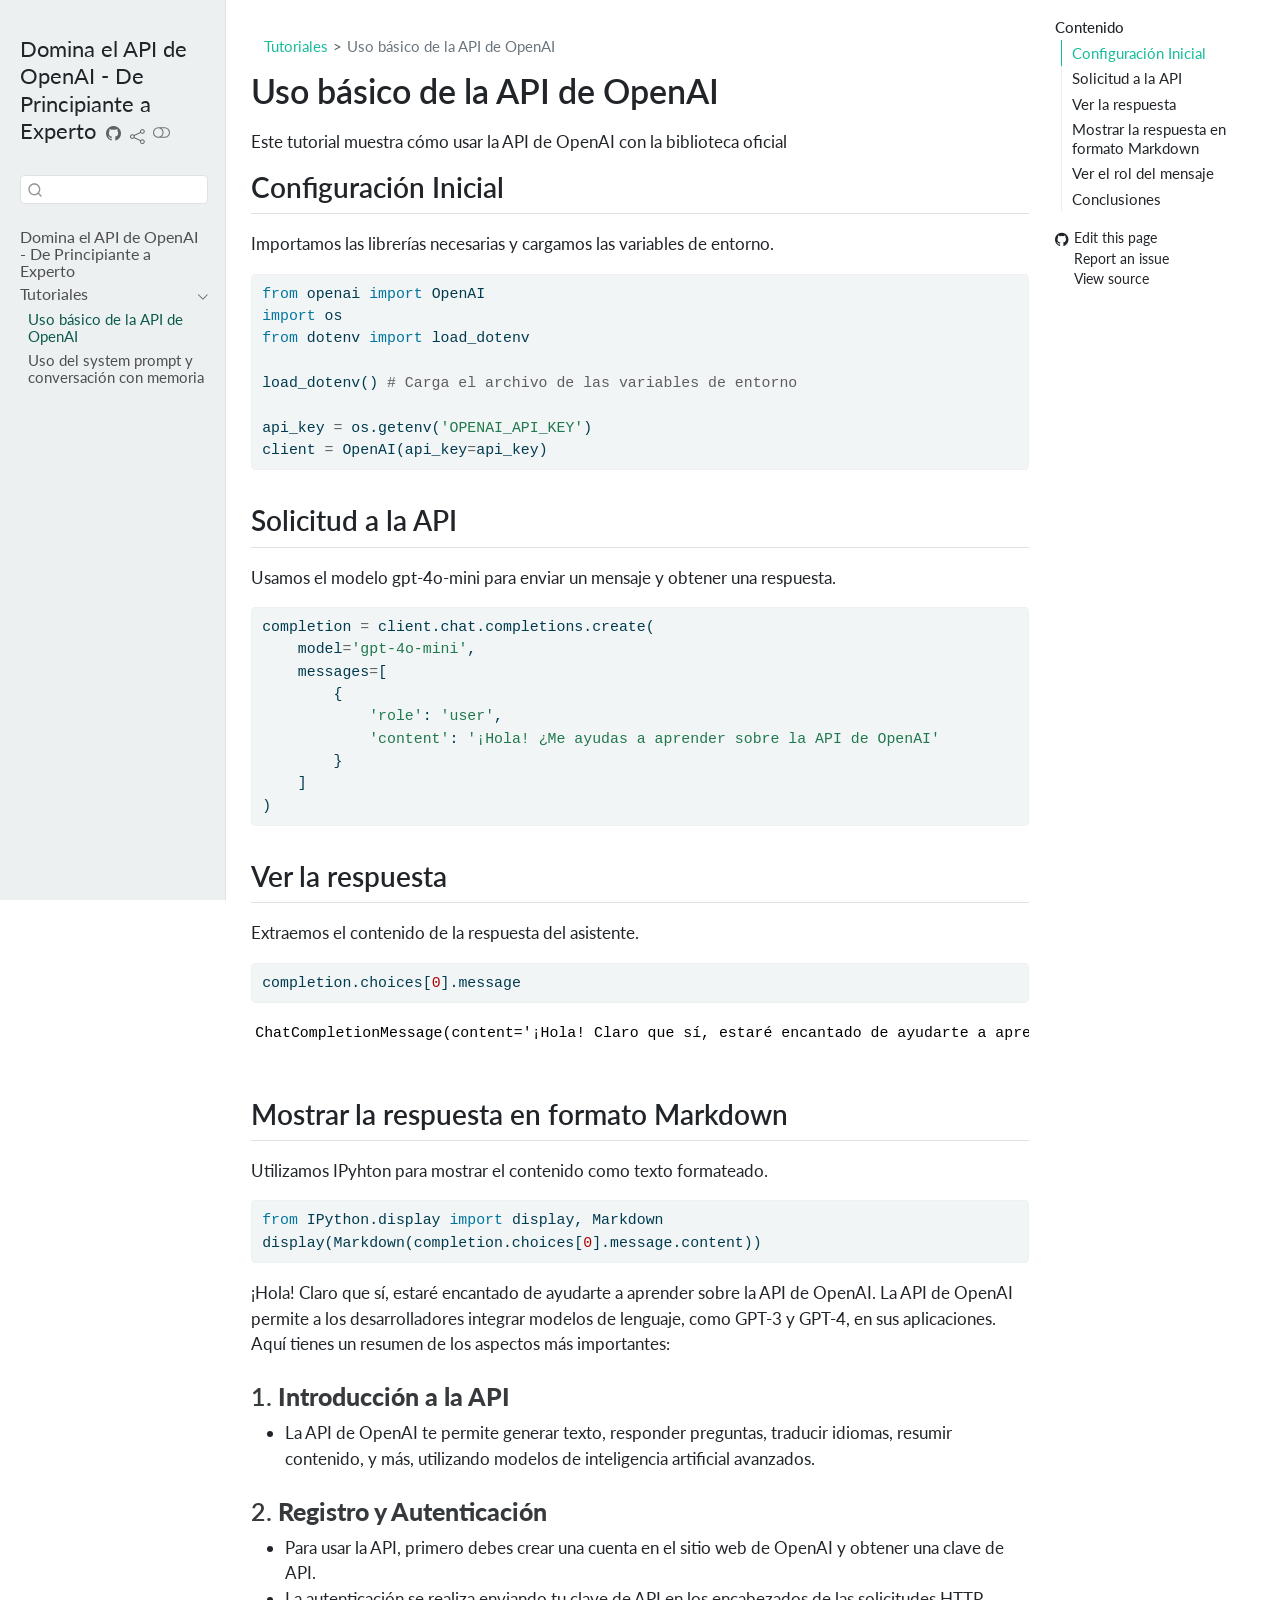
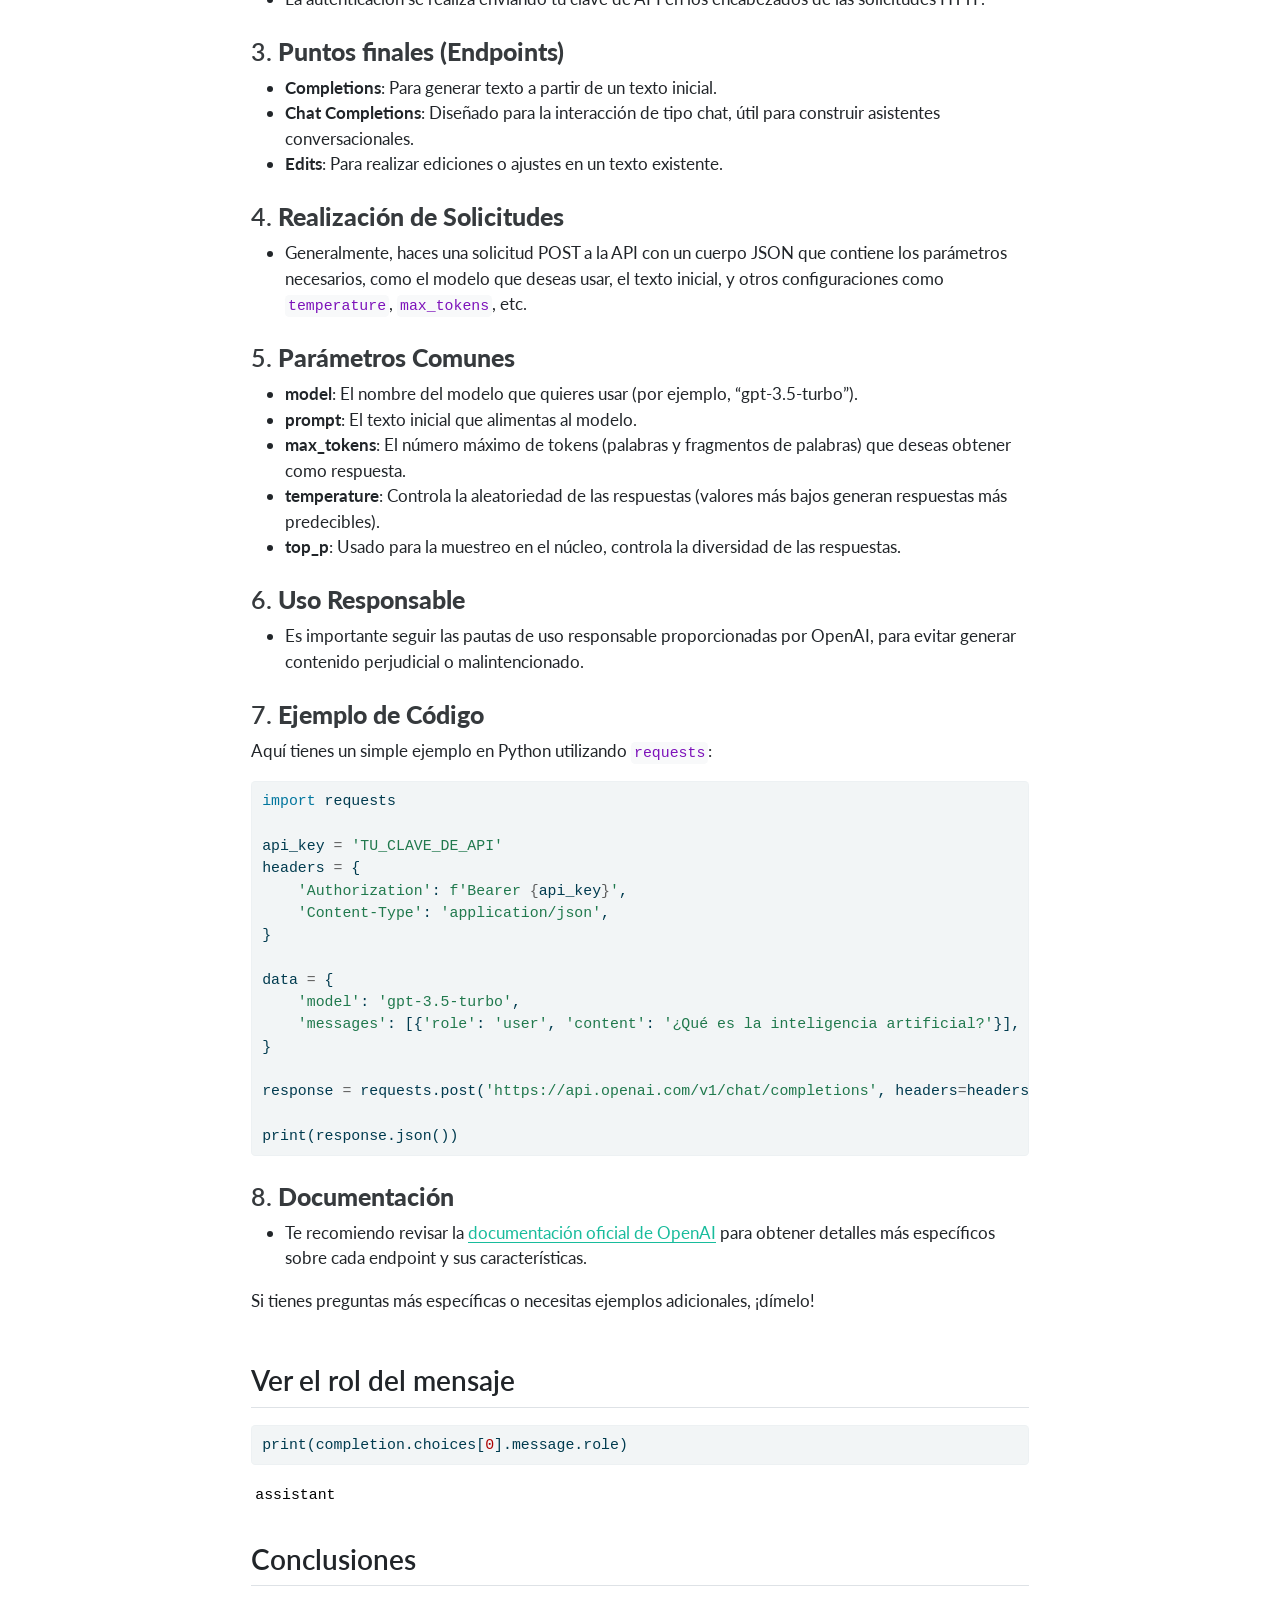
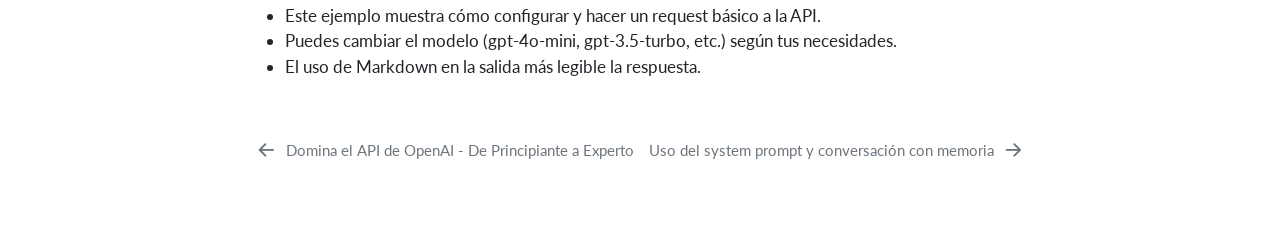
==== docs/01_Openai_api.html @ 4aae13ee "add quarto mini" ====
<!DOCTYPE html>
<html xmlns="http://www.w3.org/1999/xhtml" lang="en" xml:lang="en"><head>

<meta charset="utf-8">
<meta name="generator" content="quarto-1.6.42">

<meta name="viewport" content="width=device-width, initial-scale=1.0, user-scalable=yes">


<title>Uso básico de la API de OpenAI – Domina el API de OpenAI - De Principiante a Experto</title>
<style>
code{white-space: pre-wrap;}
span.smallcaps{font-variant: small-caps;}
div.columns{display: flex; gap: min(4vw, 1.5em);}
div.column{flex: auto; overflow-x: auto;}
div.hanging-indent{margin-left: 1.5em; text-indent: -1.5em;}
ul.task-list{list-style: none;}
ul.task-list li input[type="checkbox"] {
  width: 0.8em;
  margin: 0 0.8em 0.2em -1em; /* quarto-specific, see https://github.com/quarto-dev/quarto-cli/issues/4556 */ 
  vertical-align: middle;
}
/* CSS for syntax highlighting */
pre > code.sourceCode { white-space: pre; position: relative; }
pre > code.sourceCode > span { line-height: 1.25; }
pre > code.sourceCode > span:empty { height: 1.2em; }
.sourceCode { overflow: visible; }
code.sourceCode > span { color: inherit; text-decoration: inherit; }
div.sourceCode { margin: 1em 0; }
pre.sourceCode { margin: 0; }
@media screen {
div.sourceCode { overflow: auto; }
}
@media print {
pre > code.sourceCode { white-space: pre-wrap; }
pre > code.sourceCode > span { display: inline-block; text-indent: -5em; padding-left: 5em; }
}
pre.numberSource code
  { counter-reset: source-line 0; }
pre.numberSource code > span
  { position: relative; left: -4em; counter-increment: source-line; }
pre.numberSource code > span > a:first-child::before
  { content: counter(source-line);
    position: relative; left: -1em; text-align: right; vertical-align: baseline;
    border: none; display: inline-block;
    -webkit-touch-callout: none; -webkit-user-select: none;
    -khtml-user-select: none; -moz-user-select: none;
    -ms-user-select: none; user-select: none;
    padding: 0 4px; width: 4em;
  }
pre.numberSource { margin-left: 3em;  padding-left: 4px; }
div.sourceCode
  {   }
@media screen {
pre > code.sourceCode > span > a:first-child::before { text-decoration: underline; }
}
</style>


<script src="site_libs/quarto-nav/quarto-nav.js"></script>
<script src="site_libs/quarto-nav/headroom.min.js"></script>
<script src="site_libs/clipboard/clipboard.min.js"></script>
<script src="site_libs/quarto-search/autocomplete.umd.js"></script>
<script src="site_libs/quarto-search/fuse.min.js"></script>
<script src="site_libs/quarto-search/quarto-search.js"></script>
<meta name="quarto:offset" content="./">
<link href="./02_Openai_api.html" rel="next">
<link href="./index.html" rel="prev">
<script src="site_libs/quarto-html/quarto.js"></script>
<script src="site_libs/quarto-html/popper.min.js"></script>
<script src="site_libs/quarto-html/tippy.umd.min.js"></script>
<script src="site_libs/quarto-html/anchor.min.js"></script>
<link href="site_libs/quarto-html/tippy.css" rel="stylesheet">
<link href="site_libs/quarto-html/quarto-syntax-highlighting-2f5df379a58b258e96c21c0638c20c03.css" rel="stylesheet" class="quarto-color-scheme" id="quarto-text-highlighting-styles">
<link href="site_libs/quarto-html/quarto-syntax-highlighting-dark-b53751a350365c71b6c909e95f209ed1.css" rel="prefetch" class="quarto-color-scheme quarto-color-alternate" id="quarto-text-highlighting-styles">
<script src="site_libs/bootstrap/bootstrap.min.js"></script>
<link href="site_libs/bootstrap/bootstrap-icons.css" rel="stylesheet">
<link href="site_libs/bootstrap/bootstrap-e07a497d871304ea403e457f0ae3ca93.min.css" rel="stylesheet" append-hash="true" class="quarto-color-scheme" id="quarto-bootstrap" data-mode="light">
<link href="site_libs/bootstrap/bootstrap-dark-faa9c2f3f6ac00b2e637363810e2796c.min.css" rel="prefetch" append-hash="true" class="quarto-color-scheme quarto-color-alternate" id="quarto-bootstrap" data-mode="dark">
<script id="quarto-search-options" type="application/json">{
  "location": "sidebar",
  "copy-button": false,
  "collapse-after": 3,
  "panel-placement": "start",
  "type": "textbox",
  "limit": 50,
  "keyboard-shortcut": [
    "f",
    "/",
    "s"
  ],
  "show-item-context": false,
  "language": {
    "search-no-results-text": "No results",
    "search-matching-documents-text": "matching documents",
    "search-copy-link-title": "Copy link to search",
    "search-hide-matches-text": "Hide additional matches",
    "search-more-match-text": "more match in this document",
    "search-more-matches-text": "more matches in this document",
    "search-clear-button-title": "Clear",
    "search-text-placeholder": "",
    "search-detached-cancel-button-title": "Cancel",
    "search-submit-button-title": "Submit",
    "search-label": "Search"
  }
}</script>


</head>

<body class="nav-sidebar docked">

<div id="quarto-search-results"></div>
  <header id="quarto-header" class="headroom fixed-top">
  <nav class="quarto-secondary-nav">
    <div class="container-fluid d-flex">
      <button type="button" class="quarto-btn-toggle btn" data-bs-toggle="collapse" role="button" data-bs-target=".quarto-sidebar-collapse-item" aria-controls="quarto-sidebar" aria-expanded="false" aria-label="Toggle sidebar navigation" onclick="if (window.quartoToggleHeadroom) { window.quartoToggleHeadroom(); }">
        <i class="bi bi-layout-text-sidebar-reverse"></i>
      </button>
        <nav class="quarto-page-breadcrumbs" aria-label="breadcrumb"><ol class="breadcrumb"><li class="breadcrumb-item"><a href="./01_Openai_api.html">Tutoriales</a></li><li class="breadcrumb-item"><a href="./01_Openai_api.html"><span class="chapter-title">Uso básico de la API de OpenAI</span></a></li></ol></nav>
        <a class="flex-grow-1" role="navigation" data-bs-toggle="collapse" data-bs-target=".quarto-sidebar-collapse-item" aria-controls="quarto-sidebar" aria-expanded="false" aria-label="Toggle sidebar navigation" onclick="if (window.quartoToggleHeadroom) { window.quartoToggleHeadroom(); }">      
        </a>
      <button type="button" class="btn quarto-search-button" aria-label="Search" onclick="window.quartoOpenSearch();">
        <i class="bi bi-search"></i>
      </button>
    </div>
  </nav>
</header>
<!-- content -->
<div id="quarto-content" class="quarto-container page-columns page-rows-contents page-layout-article">
<!-- sidebar -->
  <nav id="quarto-sidebar" class="sidebar collapse collapse-horizontal quarto-sidebar-collapse-item sidebar-navigation docked overflow-auto">
    <div class="pt-lg-2 mt-2 text-left sidebar-header">
    <div class="sidebar-title mb-0 py-0">
      <a href="./">Domina el API de OpenAI - De Principiante a Experto</a> 
        <div class="sidebar-tools-main tools-wide">
    <a href="https://github.com/JohnReyes02/curso_openai_api" title="Source Code" class="quarto-navigation-tool px-1" aria-label="Source Code"><i class="bi bi-github"></i></a>
    <div class="dropdown">
      <a href="" title="Share" id="quarto-navigation-tool-dropdown-0" class="quarto-navigation-tool dropdown-toggle px-1" data-bs-toggle="dropdown" aria-expanded="false" role="link" aria-label="Share"><i class="bi bi-share"></i></a>
      <ul class="dropdown-menu" aria-labelledby="quarto-navigation-tool-dropdown-0">
          <li>
            <a class="dropdown-item sidebar-tools-main-item" href="https://twitter.com/intent/tweet?url=|url|">
              <i class="bi bi-twitter pe-1"></i>
            Twitter
            </a>
          </li>
          <li>
            <a class="dropdown-item sidebar-tools-main-item" href="https://www.facebook.com/sharer/sharer.php?u=|url|">
              <i class="bi bi-facebook pe-1"></i>
            Facebook
            </a>
          </li>
          <li>
            <a class="dropdown-item sidebar-tools-main-item" href="https://www.linkedin.com/sharing/share-offsite/?url=|url|">
              <i class="bi bi-linkedin pe-1"></i>
            LinkedIn
            </a>
          </li>
      </ul>
    </div>
  <a href="" class="quarto-color-scheme-toggle quarto-navigation-tool  px-1" onclick="window.quartoToggleColorScheme(); return false;" title="Toggle dark mode"><i class="bi"></i></a>
</div>
    </div>
      </div>
        <div class="mt-2 flex-shrink-0 align-items-center">
        <div class="sidebar-search">
        <div id="quarto-search" class="" title="Search"></div>
        </div>
        </div>
    <div class="sidebar-menu-container"> 
    <ul class="list-unstyled mt-1">
        <li class="sidebar-item">
  <div class="sidebar-item-container"> 
  <a href="./index.html" class="sidebar-item-text sidebar-link"><span class="chapter-title">Domina el API de OpenAI - De Principiante a Experto</span></a>
  </div>
</li>
        <li class="sidebar-item sidebar-item-section">
      <div class="sidebar-item-container"> 
            <a class="sidebar-item-text sidebar-link text-start" data-bs-toggle="collapse" data-bs-target="#quarto-sidebar-section-1" role="navigation" aria-expanded="true">
 <span class="menu-text">Tutoriales</span></a>
          <a class="sidebar-item-toggle text-start" data-bs-toggle="collapse" data-bs-target="#quarto-sidebar-section-1" role="navigation" aria-expanded="true" aria-label="Toggle section">
            <i class="bi bi-chevron-right ms-2"></i>
          </a> 
      </div>
      <ul id="quarto-sidebar-section-1" class="collapse list-unstyled sidebar-section depth1 show">  
          <li class="sidebar-item">
  <div class="sidebar-item-container"> 
  <a href="./01_Openai_api.html" class="sidebar-item-text sidebar-link active"><span class="chapter-title">Uso básico de la API de OpenAI</span></a>
  </div>
</li>
          <li class="sidebar-item">
  <div class="sidebar-item-container"> 
  <a href="./02_Openai_api.html" class="sidebar-item-text sidebar-link"><span class="chapter-title">Uso del system prompt y conversación con memoria</span></a>
  </div>
</li>
      </ul>
  </li>
    </ul>
    </div>
</nav>
<div id="quarto-sidebar-glass" class="quarto-sidebar-collapse-item" data-bs-toggle="collapse" data-bs-target=".quarto-sidebar-collapse-item"></div>
<!-- margin-sidebar -->
    <div id="quarto-margin-sidebar" class="sidebar margin-sidebar">
        <nav id="TOC" role="doc-toc" class="toc-active">
    <h2 id="toc-title">Contenido</h2>
   
  <ul>
  <li><a href="#configuración-inicial" id="toc-configuración-inicial" class="nav-link active" data-scroll-target="#configuración-inicial">Configuración Inicial</a></li>
  <li><a href="#solicitud-a-la-api" id="toc-solicitud-a-la-api" class="nav-link" data-scroll-target="#solicitud-a-la-api">Solicitud a la API</a></li>
  <li><a href="#ver-la-respuesta" id="toc-ver-la-respuesta" class="nav-link" data-scroll-target="#ver-la-respuesta">Ver la respuesta</a></li>
  <li><a href="#mostrar-la-respuesta-en-formato-markdown" id="toc-mostrar-la-respuesta-en-formato-markdown" class="nav-link" data-scroll-target="#mostrar-la-respuesta-en-formato-markdown">Mostrar la respuesta en formato Markdown</a></li>
  <li><a href="#ver-el-rol-del-mensaje" id="toc-ver-el-rol-del-mensaje" class="nav-link" data-scroll-target="#ver-el-rol-del-mensaje">Ver el rol del mensaje</a></li>
  <li><a href="#conclusiones" id="toc-conclusiones" class="nav-link" data-scroll-target="#conclusiones">Conclusiones</a></li>
  </ul>
<div class="toc-actions"><ul><li><a href="https://github.com/JohnReyes02/curso_openai_api/edit/main/01_Openai_api.qmd" class="toc-action"><i class="bi bi-github"></i>Edit this page</a></li><li><a href="https://github.com/JohnReyes02/curso_openai_api/issues/new" class="toc-action"><i class="bi empty"></i>Report an issue</a></li><li><a href="https://github.com/JohnReyes02/curso_openai_api/blob/main/01_Openai_api.qmd" class="toc-action"><i class="bi empty"></i>View source</a></li></ul></div></nav>
    </div>
<!-- main -->
<main class="content" id="quarto-document-content">

<header id="title-block-header" class="quarto-title-block default"><nav class="quarto-page-breadcrumbs quarto-title-breadcrumbs d-none d-lg-block" aria-label="breadcrumb"><ol class="breadcrumb"><li class="breadcrumb-item"><a href="./01_Openai_api.html">Tutoriales</a></li><li class="breadcrumb-item"><a href="./01_Openai_api.html"><span class="chapter-title">Uso básico de la API de OpenAI</span></a></li></ol></nav>
<div class="quarto-title">
<h1 class="title"><span class="chapter-title">Uso básico de la API de OpenAI</span></h1>
</div>



<div class="quarto-title-meta">

    
  
    
  </div>
  


</header>


<p>Este tutorial muestra cómo usar la API de OpenAI con la biblioteca oficial</p>
<section id="configuración-inicial" class="level2">
<h2 class="anchored" data-anchor-id="configuración-inicial">Configuración Inicial</h2>
<p>Importamos las librerías necesarias y cargamos las variables de entorno.</p>
<div id="56ef175b" class="cell" data-execution_count="1">
<div class="sourceCode cell-code" id="cb1"><pre class="sourceCode python"><code class="sourceCode python"><span id="cb1-1"><a href="#cb1-1" aria-hidden="true" tabindex="-1"></a><span class="im">from</span> openai <span class="im">import</span> OpenAI</span>
<span id="cb1-2"><a href="#cb1-2" aria-hidden="true" tabindex="-1"></a><span class="im">import</span> os</span>
<span id="cb1-3"><a href="#cb1-3" aria-hidden="true" tabindex="-1"></a><span class="im">from</span> dotenv <span class="im">import</span> load_dotenv</span>
<span id="cb1-4"><a href="#cb1-4" aria-hidden="true" tabindex="-1"></a></span>
<span id="cb1-5"><a href="#cb1-5" aria-hidden="true" tabindex="-1"></a>load_dotenv() <span class="co"># Carga el archivo de las variables de entorno</span></span>
<span id="cb1-6"><a href="#cb1-6" aria-hidden="true" tabindex="-1"></a></span>
<span id="cb1-7"><a href="#cb1-7" aria-hidden="true" tabindex="-1"></a>api_key <span class="op">=</span> os.getenv(<span class="st">'OPENAI_API_KEY'</span>)</span>
<span id="cb1-8"><a href="#cb1-8" aria-hidden="true" tabindex="-1"></a>client <span class="op">=</span> OpenAI(api_key<span class="op">=</span>api_key)</span></code></pre></div>
</div>
</section>
<section id="solicitud-a-la-api" class="level2">
<h2 class="anchored" data-anchor-id="solicitud-a-la-api">Solicitud a la API</h2>
<p>Usamos el modelo gpt-4o-mini para enviar un mensaje y obtener una respuesta.</p>
<div id="539b4eeb" class="cell" data-execution_count="2">
<div class="sourceCode cell-code" id="cb2"><pre class="sourceCode python"><code class="sourceCode python"><span id="cb2-1"><a href="#cb2-1" aria-hidden="true" tabindex="-1"></a>completion <span class="op">=</span> client.chat.completions.create(</span>
<span id="cb2-2"><a href="#cb2-2" aria-hidden="true" tabindex="-1"></a>    model<span class="op">=</span><span class="st">'gpt-4o-mini'</span>,</span>
<span id="cb2-3"><a href="#cb2-3" aria-hidden="true" tabindex="-1"></a>    messages<span class="op">=</span>[</span>
<span id="cb2-4"><a href="#cb2-4" aria-hidden="true" tabindex="-1"></a>        {</span>
<span id="cb2-5"><a href="#cb2-5" aria-hidden="true" tabindex="-1"></a>            <span class="st">'role'</span>: <span class="st">'user'</span>,</span>
<span id="cb2-6"><a href="#cb2-6" aria-hidden="true" tabindex="-1"></a>            <span class="st">'content'</span>: <span class="st">'¡Hola! ¿Me ayudas a aprender sobre la API de OpenAI'</span></span>
<span id="cb2-7"><a href="#cb2-7" aria-hidden="true" tabindex="-1"></a>        }</span>
<span id="cb2-8"><a href="#cb2-8" aria-hidden="true" tabindex="-1"></a>    ]</span>
<span id="cb2-9"><a href="#cb2-9" aria-hidden="true" tabindex="-1"></a>)</span></code></pre></div>
</div>
</section>
<section id="ver-la-respuesta" class="level2">
<h2 class="anchored" data-anchor-id="ver-la-respuesta">Ver la respuesta</h2>
<p>Extraemos el contenido de la respuesta del asistente.</p>
<div id="542e456f" class="cell" data-execution_count="3">
<div class="sourceCode cell-code" id="cb3"><pre class="sourceCode python"><code class="sourceCode python"><span id="cb3-1"><a href="#cb3-1" aria-hidden="true" tabindex="-1"></a>completion.choices[<span class="dv">0</span>].message</span></code></pre></div>
<div class="cell-output cell-output-display" data-execution_count="3">
<pre><code>ChatCompletionMessage(content='¡Hola! Claro que sí, estaré encantado de ayudarte a aprender sobre la API de OpenAI. La API de OpenAI permite a los desarrolladores integrar modelos de lenguaje, como GPT-3 y GPT-4, en sus aplicaciones. Aquí tienes un resumen de los aspectos más importantes:\n\n### 1. **Introducción a la API**\n   - La API de OpenAI te permite generar texto, responder preguntas, traducir idiomas, resumir contenido, y más, utilizando modelos de inteligencia artificial avanzados.\n\n### 2. **Registro y Autenticación**\n   - Para usar la API, primero debes crear una cuenta en el sitio web de OpenAI y obtener una clave de API.\n   - La autenticación se realiza enviando tu clave de API en los encabezados de las solicitudes HTTP.\n\n### 3. **Puntos finales (Endpoints)**\n   - **Completions**: Para generar texto a partir de un texto inicial.\n   - **Chat Completions**: Diseñado para la interacción de tipo chat, útil para construir asistentes conversacionales.\n   - **Edits**: Para realizar ediciones o ajustes en un texto existente.\n\n### 4. **Realización de Solicitudes**\n   - Generalmente, haces una solicitud POST a la API con un cuerpo JSON que contiene los parámetros necesarios, como el modelo que deseas usar, el texto inicial, y otros configuraciones como `temperature`, `max_tokens`, etc.\n\n### 5. **Parámetros Comunes**\n   - **model**: El nombre del modelo que quieres usar (por ejemplo, "gpt-3.5-turbo").\n   - **prompt**: El texto inicial que alimentas al modelo.\n   - **max_tokens**: El número máximo de tokens (palabras y fragmentos de palabras) que deseas obtener como respuesta.\n   - **temperature**: Controla la aleatoriedad de las respuestas (valores más bajos generan respuestas más predecibles).\n   - **top_p**: Usado para la muestreo en el núcleo, controla la diversidad de las respuestas.\n\n### 6. **Uso Responsable**\n   - Es importante seguir las pautas de uso responsable proporcionadas por OpenAI, para evitar generar contenido perjudicial o malintencionado.\n\n### 7. **Ejemplo de Código**\nAquí tienes un simple ejemplo en Python utilizando `requests`:\n\n```python\nimport requests\n\napi_key = \'TU_CLAVE_DE_API\'\nheaders = {\n    \'Authorization\': f\'Bearer {api_key}\',\n    \'Content-Type\': \'application/json\',\n}\n\ndata = {\n    \'model\': \'gpt-3.5-turbo\',\n    \'messages\': [{\'role\': \'user\', \'content\': \'¿Qué es la inteligencia artificial?\'}],\n}\n\nresponse = requests.post(\'https://api.openai.com/v1/chat/completions\', headers=headers, json=data)\n\nprint(response.json())\n```\n\n### 8. **Documentación**\n   - Te recomiendo revisar la [documentación oficial de OpenAI](https://platform.openai.com/docs/) para obtener detalles más específicos sobre cada endpoint y sus características.\n\nSi tienes preguntas más específicas o necesitas ejemplos adicionales, ¡dímelo!', refusal=None, role='assistant', annotations=[], audio=None, function_call=None, tool_calls=None)</code></pre>
</div>
</div>
</section>
<section id="mostrar-la-respuesta-en-formato-markdown" class="level2">
<h2 class="anchored" data-anchor-id="mostrar-la-respuesta-en-formato-markdown">Mostrar la respuesta en formato Markdown</h2>
<p>Utilizamos IPyhton para mostrar el contenido como texto formateado.</p>
<div id="03a14dba" class="cell" data-execution_count="4">
<div class="sourceCode cell-code" id="cb5"><pre class="sourceCode python"><code class="sourceCode python"><span id="cb5-1"><a href="#cb5-1" aria-hidden="true" tabindex="-1"></a><span class="im">from</span> IPython.display <span class="im">import</span> display, Markdown</span>
<span id="cb5-2"><a href="#cb5-2" aria-hidden="true" tabindex="-1"></a>display(Markdown(completion.choices[<span class="dv">0</span>].message.content))</span></code></pre></div>
<div class="cell-output cell-output-display cell-output-markdown">
<p>¡Hola! Claro que sí, estaré encantado de ayudarte a aprender sobre la API de OpenAI. La API de OpenAI permite a los desarrolladores integrar modelos de lenguaje, como GPT-3 y GPT-4, en sus aplicaciones. Aquí tienes un resumen de los aspectos más importantes:</p>
<section id="introducción-a-la-api" class="level3">
<h3 class="anchored" data-anchor-id="introducción-a-la-api">1. <strong>Introducción a la API</strong></h3>
<ul>
<li>La API de OpenAI te permite generar texto, responder preguntas, traducir idiomas, resumir contenido, y más, utilizando modelos de inteligencia artificial avanzados.</li>
</ul>
</section>
<section id="registro-y-autenticación" class="level3">
<h3 class="anchored" data-anchor-id="registro-y-autenticación">2. <strong>Registro y Autenticación</strong></h3>
<ul>
<li>Para usar la API, primero debes crear una cuenta en el sitio web de OpenAI y obtener una clave de API.</li>
<li>La autenticación se realiza enviando tu clave de API en los encabezados de las solicitudes HTTP.</li>
</ul>
</section>
<section id="puntos-finales-endpoints" class="level3">
<h3 class="anchored" data-anchor-id="puntos-finales-endpoints">3. <strong>Puntos finales (Endpoints)</strong></h3>
<ul>
<li><strong>Completions</strong>: Para generar texto a partir de un texto inicial.</li>
<li><strong>Chat Completions</strong>: Diseñado para la interacción de tipo chat, útil para construir asistentes conversacionales.</li>
<li><strong>Edits</strong>: Para realizar ediciones o ajustes en un texto existente.</li>
</ul>
</section>
<section id="realización-de-solicitudes" class="level3">
<h3 class="anchored" data-anchor-id="realización-de-solicitudes">4. <strong>Realización de Solicitudes</strong></h3>
<ul>
<li>Generalmente, haces una solicitud POST a la API con un cuerpo JSON que contiene los parámetros necesarios, como el modelo que deseas usar, el texto inicial, y otros configuraciones como <code>temperature</code>, <code>max_tokens</code>, etc.</li>
</ul>
</section>
<section id="parámetros-comunes" class="level3">
<h3 class="anchored" data-anchor-id="parámetros-comunes">5. <strong>Parámetros Comunes</strong></h3>
<ul>
<li><strong>model</strong>: El nombre del modelo que quieres usar (por ejemplo, “gpt-3.5-turbo”).</li>
<li><strong>prompt</strong>: El texto inicial que alimentas al modelo.</li>
<li><strong>max_tokens</strong>: El número máximo de tokens (palabras y fragmentos de palabras) que deseas obtener como respuesta.</li>
<li><strong>temperature</strong>: Controla la aleatoriedad de las respuestas (valores más bajos generan respuestas más predecibles).</li>
<li><strong>top_p</strong>: Usado para la muestreo en el núcleo, controla la diversidad de las respuestas.</li>
</ul>
</section>
<section id="uso-responsable" class="level3">
<h3 class="anchored" data-anchor-id="uso-responsable">6. <strong>Uso Responsable</strong></h3>
<ul>
<li>Es importante seguir las pautas de uso responsable proporcionadas por OpenAI, para evitar generar contenido perjudicial o malintencionado.</li>
</ul>
</section>
<section id="ejemplo-de-código" class="level3">
<h3 class="anchored" data-anchor-id="ejemplo-de-código">7. <strong>Ejemplo de Código</strong></h3>
<p>Aquí tienes un simple ejemplo en Python utilizando <code>requests</code>:</p>
<div class="sourceCode" id="cb6"><pre class="sourceCode python"><code class="sourceCode python"><span id="cb6-1"><a href="#cb6-1" aria-hidden="true" tabindex="-1"></a><span class="im">import</span> requests</span>
<span id="cb6-2"><a href="#cb6-2" aria-hidden="true" tabindex="-1"></a></span>
<span id="cb6-3"><a href="#cb6-3" aria-hidden="true" tabindex="-1"></a>api_key <span class="op">=</span> <span class="st">'TU_CLAVE_DE_API'</span></span>
<span id="cb6-4"><a href="#cb6-4" aria-hidden="true" tabindex="-1"></a>headers <span class="op">=</span> {</span>
<span id="cb6-5"><a href="#cb6-5" aria-hidden="true" tabindex="-1"></a>    <span class="st">'Authorization'</span>: <span class="ss">f'Bearer </span><span class="sc">{</span>api_key<span class="sc">}</span><span class="ss">'</span>,</span>
<span id="cb6-6"><a href="#cb6-6" aria-hidden="true" tabindex="-1"></a>    <span class="st">'Content-Type'</span>: <span class="st">'application/json'</span>,</span>
<span id="cb6-7"><a href="#cb6-7" aria-hidden="true" tabindex="-1"></a>}</span>
<span id="cb6-8"><a href="#cb6-8" aria-hidden="true" tabindex="-1"></a></span>
<span id="cb6-9"><a href="#cb6-9" aria-hidden="true" tabindex="-1"></a>data <span class="op">=</span> {</span>
<span id="cb6-10"><a href="#cb6-10" aria-hidden="true" tabindex="-1"></a>    <span class="st">'model'</span>: <span class="st">'gpt-3.5-turbo'</span>,</span>
<span id="cb6-11"><a href="#cb6-11" aria-hidden="true" tabindex="-1"></a>    <span class="st">'messages'</span>: [{<span class="st">'role'</span>: <span class="st">'user'</span>, <span class="st">'content'</span>: <span class="st">'¿Qué es la inteligencia artificial?'</span>}],</span>
<span id="cb6-12"><a href="#cb6-12" aria-hidden="true" tabindex="-1"></a>}</span>
<span id="cb6-13"><a href="#cb6-13" aria-hidden="true" tabindex="-1"></a></span>
<span id="cb6-14"><a href="#cb6-14" aria-hidden="true" tabindex="-1"></a>response <span class="op">=</span> requests.post(<span class="st">'https://api.openai.com/v1/chat/completions'</span>, headers<span class="op">=</span>headers, json<span class="op">=</span>data)</span>
<span id="cb6-15"><a href="#cb6-15" aria-hidden="true" tabindex="-1"></a></span>
<span id="cb6-16"><a href="#cb6-16" aria-hidden="true" tabindex="-1"></a><span class="bu">print</span>(response.json())</span></code></pre></div>
</section>
<section id="documentación" class="level3">
<h3 class="anchored" data-anchor-id="documentación">8. <strong>Documentación</strong></h3>
<ul>
<li>Te recomiendo revisar la <a href="https://platform.openai.com/docs/">documentación oficial de OpenAI</a> para obtener detalles más específicos sobre cada endpoint y sus características.</li>
</ul>
<p>Si tienes preguntas más específicas o necesitas ejemplos adicionales, ¡dímelo!</p>
</section>
</div>
</div>
</section>
<section id="ver-el-rol-del-mensaje" class="level2">
<h2 class="anchored" data-anchor-id="ver-el-rol-del-mensaje">Ver el rol del mensaje</h2>
<div id="b4e0def1" class="cell" data-execution_count="5">
<div class="sourceCode cell-code" id="cb7"><pre class="sourceCode python"><code class="sourceCode python"><span id="cb7-1"><a href="#cb7-1" aria-hidden="true" tabindex="-1"></a><span class="bu">print</span>(completion.choices[<span class="dv">0</span>].message.role)</span></code></pre></div>
<div class="cell-output cell-output-stdout">
<pre><code>assistant</code></pre>
</div>
</div>
</section>
<section id="conclusiones" class="level2">
<h2 class="anchored" data-anchor-id="conclusiones">Conclusiones</h2>
<ul>
<li>Este ejemplo muestra cómo configurar y hacer un request básico a la API.</li>
<li>Puedes cambiar el modelo (gpt-4o-mini, gpt-3.5-turbo, etc.) según tus necesidades.</li>
<li>El uso de Markdown en la salida más legible la respuesta.</li>
</ul>


</section>

</main> <!-- /main -->
<script id="quarto-html-after-body" type="application/javascript">
window.document.addEventListener("DOMContentLoaded", function (event) {
  const toggleBodyColorMode = (bsSheetEl) => {
    const mode = bsSheetEl.getAttribute("data-mode");
    const bodyEl = window.document.querySelector("body");
    if (mode === "dark") {
      bodyEl.classList.add("quarto-dark");
      bodyEl.classList.remove("quarto-light");
    } else {
      bodyEl.classList.add("quarto-light");
      bodyEl.classList.remove("quarto-dark");
    }
  }
  const toggleBodyColorPrimary = () => {
    const bsSheetEl = window.document.querySelector("link#quarto-bootstrap");
    if (bsSheetEl) {
      toggleBodyColorMode(bsSheetEl);
    }
  }
  toggleBodyColorPrimary();  
  const disableStylesheet = (stylesheets) => {
    for (let i=0; i < stylesheets.length; i++) {
      const stylesheet = stylesheets[i];
      stylesheet.rel = 'prefetch';
    }
  }
  const enableStylesheet = (stylesheets) => {
    for (let i=0; i < stylesheets.length; i++) {
      const stylesheet = stylesheets[i];
      stylesheet.rel = 'stylesheet';
    }
  }
  const manageTransitions = (selector, allowTransitions) => {
    const els = window.document.querySelectorAll(selector);
    for (let i=0; i < els.length; i++) {
      const el = els[i];
      if (allowTransitions) {
        el.classList.remove('notransition');
      } else {
        el.classList.add('notransition');
      }
    }
  }
  const toggleGiscusIfUsed = (isAlternate, darkModeDefault) => {
    const baseTheme = document.querySelector('#giscus-base-theme')?.value ?? 'light';
    const alternateTheme = document.querySelector('#giscus-alt-theme')?.value ?? 'dark';
    let newTheme = '';
    if(darkModeDefault) {
      newTheme = isAlternate ? baseTheme : alternateTheme;
    } else {
      newTheme = isAlternate ? alternateTheme : baseTheme;
    }
    const changeGiscusTheme = () => {
      // From: https://github.com/giscus/giscus/issues/336
      const sendMessage = (message) => {
        const iframe = document.querySelector('iframe.giscus-frame');
        if (!iframe) return;
        iframe.contentWindow.postMessage({ giscus: message }, 'https://giscus.app');
      }
      sendMessage({
        setConfig: {
          theme: newTheme
        }
      });
    }
    const isGiscussLoaded = window.document.querySelector('iframe.giscus-frame') !== null;
    if (isGiscussLoaded) {
      changeGiscusTheme();
    }
  }
  const toggleColorMode = (alternate) => {
    // Switch the stylesheets
    const alternateStylesheets = window.document.querySelectorAll('link.quarto-color-scheme.quarto-color-alternate');
    manageTransitions('#quarto-margin-sidebar .nav-link', false);
    if (alternate) {
      enableStylesheet(alternateStylesheets);
      for (const sheetNode of alternateStylesheets) {
        if (sheetNode.id === "quarto-bootstrap") {
          toggleBodyColorMode(sheetNode);
        }
      }
    } else {
      disableStylesheet(alternateStylesheets);
      toggleBodyColorPrimary();
    }
    manageTransitions('#quarto-margin-sidebar .nav-link', true);
    // Switch the toggles
    const toggles = window.document.querySelectorAll('.quarto-color-scheme-toggle');
    for (let i=0; i < toggles.length; i++) {
      const toggle = toggles[i];
      if (toggle) {
        if (alternate) {
          toggle.classList.add("alternate");     
        } else {
          toggle.classList.remove("alternate");
        }
      }
    }
    // Hack to workaround the fact that safari doesn't
    // properly recolor the scrollbar when toggling (#1455)
    if (navigator.userAgent.indexOf('Safari') > 0 && navigator.userAgent.indexOf('Chrome') == -1) {
      manageTransitions("body", false);
      window.scrollTo(0, 1);
      setTimeout(() => {
        window.scrollTo(0, 0);
        manageTransitions("body", true);
      }, 40);  
    }
  }
  const isFileUrl = () => { 
    return window.location.protocol === 'file:';
  }
  const hasAlternateSentinel = () => {  
    let styleSentinel = getColorSchemeSentinel();
    if (styleSentinel !== null) {
      return styleSentinel === "alternate";
    } else {
      return false;
    }
  }
  const setStyleSentinel = (alternate) => {
    const value = alternate ? "alternate" : "default";
    if (!isFileUrl()) {
      window.localStorage.setItem("quarto-color-scheme", value);
    } else {
      localAlternateSentinel = value;
    }
  }
  const getColorSchemeSentinel = () => {
    if (!isFileUrl()) {
      const storageValue = window.localStorage.getItem("quarto-color-scheme");
      return storageValue != null ? storageValue : localAlternateSentinel;
    } else {
      return localAlternateSentinel;
    }
  }
  const darkModeDefault = false;
  let localAlternateSentinel = darkModeDefault ? 'alternate' : 'default';
  // Dark / light mode switch
  window.quartoToggleColorScheme = () => {
    // Read the current dark / light value 
    let toAlternate = !hasAlternateSentinel();
    toggleColorMode(toAlternate);
    setStyleSentinel(toAlternate);
    toggleGiscusIfUsed(toAlternate, darkModeDefault);
  };
  // Ensure there is a toggle, if there isn't float one in the top right
  if (window.document.querySelector('.quarto-color-scheme-toggle') === null) {
    const a = window.document.createElement('a');
    a.classList.add('top-right');
    a.classList.add('quarto-color-scheme-toggle');
    a.href = "";
    a.onclick = function() { try { window.quartoToggleColorScheme(); } catch {} return false; };
    const i = window.document.createElement("i");
    i.classList.add('bi');
    a.appendChild(i);
    window.document.body.appendChild(a);
  }
  // Switch to dark mode if need be
  if (hasAlternateSentinel()) {
    toggleColorMode(true);
  } else {
    toggleColorMode(false);
  }
  const icon = "";
  const anchorJS = new window.AnchorJS();
  anchorJS.options = {
    placement: 'right',
    icon: icon
  };
  anchorJS.add('.anchored');
    var localhostRegex = new RegExp(/^(?:http|https):\/\/localhost\:?[0-9]*\//);
    var mailtoRegex = new RegExp(/^mailto:/);
      var filterRegex = new RegExp('/' + window.location.host + '/');
    var isInternal = (href) => {
        return filterRegex.test(href) || localhostRegex.test(href) || mailtoRegex.test(href);
    }
    // Inspect non-navigation links and adorn them if external
 	var links = window.document.querySelectorAll('a[href]:not(.nav-link):not(.navbar-brand):not(.toc-action):not(.sidebar-link):not(.sidebar-item-toggle):not(.pagination-link):not(.no-external):not([aria-hidden]):not(.dropdown-item):not(.quarto-navigation-tool):not(.about-link)');
    for (var i=0; i<links.length; i++) {
      const link = links[i];
      if (!isInternal(link.href)) {
        // undo the damage that might have been done by quarto-nav.js in the case of
        // links that we want to consider external
        if (link.dataset.originalHref !== undefined) {
          link.href = link.dataset.originalHref;
        }
      }
    }
  function tippyHover(el, contentFn, onTriggerFn, onUntriggerFn) {
    const config = {
      allowHTML: true,
      maxWidth: 500,
      delay: 100,
      arrow: false,
      appendTo: function(el) {
          return el.parentElement;
      },
      interactive: true,
      interactiveBorder: 10,
      theme: 'quarto',
      placement: 'bottom-start',
    };
    if (contentFn) {
      config.content = contentFn;
    }
    if (onTriggerFn) {
      config.onTrigger = onTriggerFn;
    }
    if (onUntriggerFn) {
      config.onUntrigger = onUntriggerFn;
    }
    window.tippy(el, config); 
  }
  const noterefs = window.document.querySelectorAll('a[role="doc-noteref"]');
  for (var i=0; i<noterefs.length; i++) {
    const ref = noterefs[i];
    tippyHover(ref, function() {
      // use id or data attribute instead here
      let href = ref.getAttribute('data-footnote-href') || ref.getAttribute('href');
      try { href = new URL(href).hash; } catch {}
      const id = href.replace(/^#\/?/, "");
      const note = window.document.getElementById(id);
      if (note) {
        return note.innerHTML;
      } else {
        return "";
      }
    });
  }
  const xrefs = window.document.querySelectorAll('a.quarto-xref');
  const processXRef = (id, note) => {
    // Strip column container classes
    const stripColumnClz = (el) => {
      el.classList.remove("page-full", "page-columns");
      if (el.children) {
        for (const child of el.children) {
          stripColumnClz(child);
        }
      }
    }
    stripColumnClz(note)
    if (id === null || id.startsWith('sec-')) {
      // Special case sections, only their first couple elements
      const container = document.createElement("div");
      if (note.children && note.children.length > 2) {
        container.appendChild(note.children[0].cloneNode(true));
        for (let i = 1; i < note.children.length; i++) {
          const child = note.children[i];
          if (child.tagName === "P" && child.innerText === "") {
            continue;
          } else {
            container.appendChild(child.cloneNode(true));
            break;
          }
        }
        if (window.Quarto?.typesetMath) {
          window.Quarto.typesetMath(container);
        }
        return container.innerHTML
      } else {
        if (window.Quarto?.typesetMath) {
          window.Quarto.typesetMath(note);
        }
        return note.innerHTML;
      }
    } else {
      // Remove any anchor links if they are present
      const anchorLink = note.querySelector('a.anchorjs-link');
      if (anchorLink) {
        anchorLink.remove();
      }
      if (window.Quarto?.typesetMath) {
        window.Quarto.typesetMath(note);
      }
      if (note.classList.contains("callout")) {
        return note.outerHTML;
      } else {
        return note.innerHTML;
      }
    }
  }
  for (var i=0; i<xrefs.length; i++) {
    const xref = xrefs[i];
    tippyHover(xref, undefined, function(instance) {
      instance.disable();
      let url = xref.getAttribute('href');
      let hash = undefined; 
      if (url.startsWith('#')) {
        hash = url;
      } else {
        try { hash = new URL(url).hash; } catch {}
      }
      if (hash) {
        const id = hash.replace(/^#\/?/, "");
        const note = window.document.getElementById(id);
        if (note !== null) {
          try {
            const html = processXRef(id, note.cloneNode(true));
            instance.setContent(html);
          } finally {
            instance.enable();
            instance.show();
          }
        } else {
          // See if we can fetch this
          fetch(url.split('#')[0])
          .then(res => res.text())
          .then(html => {
            const parser = new DOMParser();
            const htmlDoc = parser.parseFromString(html, "text/html");
            const note = htmlDoc.getElementById(id);
            if (note !== null) {
              const html = processXRef(id, note);
              instance.setContent(html);
            } 
          }).finally(() => {
            instance.enable();
            instance.show();
          });
        }
      } else {
        // See if we can fetch a full url (with no hash to target)
        // This is a special case and we should probably do some content thinning / targeting
        fetch(url)
        .then(res => res.text())
        .then(html => {
          const parser = new DOMParser();
          const htmlDoc = parser.parseFromString(html, "text/html");
          const note = htmlDoc.querySelector('main.content');
          if (note !== null) {
            // This should only happen for chapter cross references
            // (since there is no id in the URL)
            // remove the first header
            if (note.children.length > 0 && note.children[0].tagName === "HEADER") {
              note.children[0].remove();
            }
            const html = processXRef(null, note);
            instance.setContent(html);
          } 
        }).finally(() => {
          instance.enable();
          instance.show();
        });
      }
    }, function(instance) {
    });
  }
      let selectedAnnoteEl;
      const selectorForAnnotation = ( cell, annotation) => {
        let cellAttr = 'data-code-cell="' + cell + '"';
        let lineAttr = 'data-code-annotation="' +  annotation + '"';
        const selector = 'span[' + cellAttr + '][' + lineAttr + ']';
        return selector;
      }
      const selectCodeLines = (annoteEl) => {
        const doc = window.document;
        const targetCell = annoteEl.getAttribute("data-target-cell");
        const targetAnnotation = annoteEl.getAttribute("data-target-annotation");
        const annoteSpan = window.document.querySelector(selectorForAnnotation(targetCell, targetAnnotation));
        const lines = annoteSpan.getAttribute("data-code-lines").split(",");
        const lineIds = lines.map((line) => {
          return targetCell + "-" + line;
        })
        let top = null;
        let height = null;
        let parent = null;
        if (lineIds.length > 0) {
            //compute the position of the single el (top and bottom and make a div)
            const el = window.document.getElementById(lineIds[0]);
            top = el.offsetTop;
            height = el.offsetHeight;
            parent = el.parentElement.parentElement;
          if (lineIds.length > 1) {
            const lastEl = window.document.getElementById(lineIds[lineIds.length - 1]);
            const bottom = lastEl.offsetTop + lastEl.offsetHeight;
            height = bottom - top;
          }
          if (top !== null && height !== null && parent !== null) {
            // cook up a div (if necessary) and position it 
            let div = window.document.getElementById("code-annotation-line-highlight");
            if (div === null) {
              div = window.document.createElement("div");
              div.setAttribute("id", "code-annotation-line-highlight");
              div.style.position = 'absolute';
              parent.appendChild(div);
            }
            div.style.top = top - 2 + "px";
            div.style.height = height + 4 + "px";
            div.style.left = 0;
            let gutterDiv = window.document.getElementById("code-annotation-line-highlight-gutter");
            if (gutterDiv === null) {
              gutterDiv = window.document.createElement("div");
              gutterDiv.setAttribute("id", "code-annotation-line-highlight-gutter");
              gutterDiv.style.position = 'absolute';
              const codeCell = window.document.getElementById(targetCell);
              const gutter = codeCell.querySelector('.code-annotation-gutter');
              gutter.appendChild(gutterDiv);
            }
            gutterDiv.style.top = top - 2 + "px";
            gutterDiv.style.height = height + 4 + "px";
          }
          selectedAnnoteEl = annoteEl;
        }
      };
      const unselectCodeLines = () => {
        const elementsIds = ["code-annotation-line-highlight", "code-annotation-line-highlight-gutter"];
        elementsIds.forEach((elId) => {
          const div = window.document.getElementById(elId);
          if (div) {
            div.remove();
          }
        });
        selectedAnnoteEl = undefined;
      };
        // Handle positioning of the toggle
    window.addEventListener(
      "resize",
      throttle(() => {
        elRect = undefined;
        if (selectedAnnoteEl) {
          selectCodeLines(selectedAnnoteEl);
        }
      }, 10)
    );
    function throttle(fn, ms) {
    let throttle = false;
    let timer;
      return (...args) => {
        if(!throttle) { // first call gets through
            fn.apply(this, args);
            throttle = true;
        } else { // all the others get throttled
            if(timer) clearTimeout(timer); // cancel #2
            timer = setTimeout(() => {
              fn.apply(this, args);
              timer = throttle = false;
            }, ms);
        }
      };
    }
      // Attach click handler to the DT
      const annoteDls = window.document.querySelectorAll('dt[data-target-cell]');
      for (const annoteDlNode of annoteDls) {
        annoteDlNode.addEventListener('click', (event) => {
          const clickedEl = event.target;
          if (clickedEl !== selectedAnnoteEl) {
            unselectCodeLines();
            const activeEl = window.document.querySelector('dt[data-target-cell].code-annotation-active');
            if (activeEl) {
              activeEl.classList.remove('code-annotation-active');
            }
            selectCodeLines(clickedEl);
            clickedEl.classList.add('code-annotation-active');
          } else {
            // Unselect the line
            unselectCodeLines();
            clickedEl.classList.remove('code-annotation-active');
          }
        });
      }
  const findCites = (el) => {
    const parentEl = el.parentElement;
    if (parentEl) {
      const cites = parentEl.dataset.cites;
      if (cites) {
        return {
          el,
          cites: cites.split(' ')
        };
      } else {
        return findCites(el.parentElement)
      }
    } else {
      return undefined;
    }
  };
  var bibliorefs = window.document.querySelectorAll('a[role="doc-biblioref"]');
  for (var i=0; i<bibliorefs.length; i++) {
    const ref = bibliorefs[i];
    const citeInfo = findCites(ref);
    if (citeInfo) {
      tippyHover(citeInfo.el, function() {
        var popup = window.document.createElement('div');
        citeInfo.cites.forEach(function(cite) {
          var citeDiv = window.document.createElement('div');
          citeDiv.classList.add('hanging-indent');
          citeDiv.classList.add('csl-entry');
          var biblioDiv = window.document.getElementById('ref-' + cite);
          if (biblioDiv) {
            citeDiv.innerHTML = biblioDiv.innerHTML;
          }
          popup.appendChild(citeDiv);
        });
        return popup.innerHTML;
      });
    }
  }
});
</script>
<nav class="page-navigation">
  <div class="nav-page nav-page-previous">
      <a href="./index.html" class="pagination-link" aria-label="Domina el API de OpenAI - De Principiante a Experto">
        <i class="bi bi-arrow-left-short"></i> <span class="nav-page-text"><span class="chapter-title">Domina el API de OpenAI - De Principiante a Experto</span></span>
      </a>          
  </div>
  <div class="nav-page nav-page-next">
      <a href="./02_Openai_api.html" class="pagination-link" aria-label="Uso del system prompt y conversación con memoria">
        <span class="nav-page-text"><span class="chapter-title">Uso del system prompt y conversación con memoria</span></span> <i class="bi bi-arrow-right-short"></i>
      </a>
  </div>
</nav>
</div> <!-- /content -->




<footer class="footer"><div class="nav-footer"><div class="nav-footer-center"><div class="toc-actions d-sm-block d-md-none"><ul><li><a href="https://github.com/JohnReyes02/curso_openai_api/edit/main/01_Openai_api.qmd" class="toc-action"><i class="bi bi-github"></i>Edit this page</a></li><li><a href="https://github.com/JohnReyes02/curso_openai_api/issues/new" class="toc-action"><i class="bi empty"></i>Report an issue</a></li><li><a href="https://github.com/JohnReyes02/curso_openai_api/blob/main/01_Openai_api.qmd" class="toc-action"><i class="bi empty"></i>View source</a></li></ul></div></div></div></footer></body></html>
---- docs/site_libs/quarto-html/tippy.css ----
.tippy-box[data-animation=fade][data-state=hidden]{opacity:0}[data-tippy-root]{max-width:calc(100vw - 10px)}.tippy-box{position:relative;background-color:#333;color:#fff;border-radius:4px;font-size:14px;line-height:1.4;white-space:normal;outline:0;transition-property:transform,visibility,opacity}.tippy-box[data-placement^=top]>.tippy-arrow{bottom:0}.tippy-box[data-placement^=top]>.tippy-arrow:before{bottom:-7px;left:0;border-width:8px 8px 0;border-top-color:initial;transform-origin:center top}.tippy-box[data-placement^=bottom]>.tippy-arrow{top:0}.tippy-box[data-placement^=bottom]>.tippy-arrow:before{top:-7px;left:0;border-width:0 8px 8px;border-bottom-color:initial;transform-origin:center bottom}.tippy-box[data-placement^=left]>.tippy-arrow{right:0}.tippy-box[data-placement^=left]>.tippy-arrow:before{border-width:8px 0 8px 8px;border-left-color:initial;right:-7px;transform-origin:center left}.tippy-box[data-placement^=right]>.tippy-arrow{left:0}.tippy-box[data-placement^=right]>.tippy-arrow:before{left:-7px;border-width:8px 8px 8px 0;border-right-color:initial;transform-origin:center right}.tippy-box[data-inertia][data-state=visible]{transition-timing-function:cubic-bezier(.54,1.5,.38,1.11)}.tippy-arrow{width:16px;height:16px;color:#333}.tippy-arrow:before{content:"";position:absolute;border-color:transparent;border-style:solid}.tippy-content{position:relative;padding:5px 9px;z-index:1}
---- docs/site_libs/quarto-html/quarto-syntax-highlighting-2f5df379a58b258e96c21c0638c20c03.css ----
/* quarto syntax highlight colors */
:root {
  --quarto-hl-ot-color: #003B4F;
  --quarto-hl-at-color: #657422;
  --quarto-hl-ss-color: #20794D;
  --quarto-hl-an-color: #5E5E5E;
  --quarto-hl-fu-color: #4758AB;
  --quarto-hl-st-color: #20794D;
  --quarto-hl-cf-color: #003B4F;
  --quarto-hl-op-color: #5E5E5E;
  --quarto-hl-er-color: #AD0000;
  --quarto-hl-bn-color: #AD0000;
  --quarto-hl-al-color: #AD0000;
  --quarto-hl-va-color: #111111;
  --quarto-hl-bu-color: inherit;
  --quarto-hl-ex-color: inherit;
  --quarto-hl-pp-color: #AD0000;
  --quarto-hl-in-color: #5E5E5E;
  --quarto-hl-vs-color: #20794D;
  --quarto-hl-wa-color: #5E5E5E;
  --quarto-hl-do-color: #5E5E5E;
  --quarto-hl-im-color: #00769E;
  --quarto-hl-ch-color: #20794D;
  --quarto-hl-dt-color: #AD0000;
  --quarto-hl-fl-color: #AD0000;
  --quarto-hl-co-color: #5E5E5E;
  --quarto-hl-cv-color: #5E5E5E;
  --quarto-hl-cn-color: #8f5902;
  --quarto-hl-sc-color: #5E5E5E;
  --quarto-hl-dv-color: #AD0000;
  --quarto-hl-kw-color: #003B4F;
}

/* other quarto variables */
:root {
  --quarto-font-monospace: SFMono-Regular, Menlo, Monaco, Consolas, "Liberation Mono", "Courier New", monospace;
}

pre > code.sourceCode > span {
  color: #003B4F;
}

code span {
  color: #003B4F;
}

code.sourceCode > span {
  color: #003B4F;
}

div.sourceCode,
div.sourceCode pre.sourceCode {
  color: #003B4F;
}

code span.ot {
  color: #003B4F;
  font-style: inherit;
}

code span.at {
  color: #657422;
  font-style: inherit;
}

code span.ss {
  color: #20794D;
  font-style: inherit;
}

code span.an {
  color: #5E5E5E;
  font-style: inherit;
}

code span.fu {
  color: #4758AB;
  font-style: inherit;
}

code span.st {
  color: #20794D;
  font-style: inherit;
}

code span.cf {
  color: #003B4F;
  font-weight: bold;
  font-style: inherit;
}

code span.op {
  color: #5E5E5E;
  font-style: inherit;
}

code span.er {
  color: #AD0000;
  font-style: inherit;
}

code span.bn {
  color: #AD0000;
  font-style: inherit;
}

code span.al {
  color: #AD0000;
  font-style: inherit;
}

code span.va {
  color: #111111;
  font-style: inherit;
}

code span.bu {
  font-style: inherit;
}

code span.ex {
  font-style: inherit;
}

code span.pp {
  color: #AD0000;
  font-style: inherit;
}

code span.in {
  color: #5E5E5E;
  font-style: inherit;
}

code span.vs {
  color: #20794D;
  font-style: inherit;
}

code span.wa {
  color: #5E5E5E;
  font-style: italic;
}

code span.do {
  color: #5E5E5E;
  font-style: italic;
}

code span.im {
  color: #00769E;
  font-style: inherit;
}

code span.ch {
  color: #20794D;
  font-style: inherit;
}

code span.dt {
  color: #AD0000;
  font-style: inherit;
}

code span.fl {
  color: #AD0000;
  font-style: inherit;
}

code span.co {
  color: #5E5E5E;
  font-style: inherit;
}

code span.cv {
  color: #5E5E5E;
  font-style: italic;
}

code span.cn {
  color: #8f5902;
  font-style: inherit;
}

code span.sc {
  color: #5E5E5E;
  font-style: inherit;
}

code span.dv {
  color: #AD0000;
  font-style: inherit;
}

code span.kw {
  color: #003B4F;
  font-weight: bold;
  font-style: inherit;
}

.prevent-inlining {
  content: "</";
}

/*# sourceMappingURL=35eb38a806ee71ea6d2563be2308c832.css.map */
---- docs/site_libs/quarto-html/quarto-syntax-highlighting-dark-b53751a350365c71b6c909e95f209ed1.css ----
/* quarto syntax highlight colors */
:root {
  --quarto-hl-al-color: #f07178;
  --quarto-hl-an-color: #d4d0ab;
  --quarto-hl-at-color: #00e0e0;
  --quarto-hl-bn-color: #d4d0ab;
  --quarto-hl-bu-color: #abe338;
  --quarto-hl-ch-color: #abe338;
  --quarto-hl-co-color: #f8f8f2;
  --quarto-hl-cv-color: #ffd700;
  --quarto-hl-cn-color: #ffd700;
  --quarto-hl-cf-color: #ffa07a;
  --quarto-hl-dt-color: #ffa07a;
  --quarto-hl-dv-color: #d4d0ab;
  --quarto-hl-do-color: #f8f8f2;
  --quarto-hl-er-color: #f07178;
  --quarto-hl-ex-color: #00e0e0;
  --quarto-hl-fl-color: #d4d0ab;
  --quarto-hl-fu-color: #ffa07a;
  --quarto-hl-im-color: #abe338;
  --quarto-hl-in-color: #d4d0ab;
  --quarto-hl-kw-color: #ffa07a;
  --quarto-hl-op-color: #ffa07a;
  --quarto-hl-ot-color: #00e0e0;
  --quarto-hl-pp-color: #dcc6e0;
  --quarto-hl-re-color: #00e0e0;
  --quarto-hl-sc-color: #abe338;
  --quarto-hl-ss-color: #abe338;
  --quarto-hl-st-color: #abe338;
  --quarto-hl-va-color: #00e0e0;
  --quarto-hl-vs-color: #abe338;
  --quarto-hl-wa-color: #dcc6e0;
}

/* other quarto variables */
:root {
  --quarto-font-monospace: SFMono-Regular, Menlo, Monaco, Consolas, "Liberation Mono", "Courier New", monospace;
}

code span.al {
  background-color: #2a0f15;
  font-weight: bold;
  color: #f07178;
}

code span.an {
  color: #d4d0ab;
}

code span.at {
  color: #00e0e0;
}

code span.bn {
  color: #d4d0ab;
}

code span.bu {
  color: #abe338;
}

code span.ch {
  color: #abe338;
}

code span.co {
  font-style: italic;
  color: #f8f8f2;
}

code span.cv {
  color: #ffd700;
}

code span.cn {
  color: #ffd700;
}

code span.cf {
  font-weight: bold;
  color: #ffa07a;
}

code span.dt {
  color: #ffa07a;
}

code span.dv {
  color: #d4d0ab;
}

code span.do {
  color: #f8f8f2;
}

code span.er {
  color: #f07178;
  text-decoration: underline;
}

code span.ex {
  font-weight: bold;
  color: #00e0e0;
}

code span.fl {
  color: #d4d0ab;
}

code span.fu {
  color: #ffa07a;
}

code span.im {
  color: #abe338;
}

code span.in {
  color: #d4d0ab;
}

code span.kw {
  font-weight: bold;
  color: #ffa07a;
}

pre > code.sourceCode > span {
  color: #f8f8f2;
}

code span {
  color: #f8f8f2;
}

code.sourceCode > span {
  color: #f8f8f2;
}

div.sourceCode,
div.sourceCode pre.sourceCode {
  color: #f8f8f2;
}

code span.op {
  color: #ffa07a;
}

code span.ot {
  color: #00e0e0;
}

code span.pp {
  color: #dcc6e0;
}

code span.re {
  background-color: #f8f8f2;
  color: #00e0e0;
}

code span.sc {
  color: #abe338;
}

code span.ss {
  color: #abe338;
}

code span.st {
  color: #abe338;
}

code span.va {
  color: #00e0e0;
}

code span.vs {
  color: #abe338;
}

code span.wa {
  color: #dcc6e0;
}

.prevent-inlining {
  content: "</";
}

/*# sourceMappingURL=ef095d06243fb944689b9469f3a5590a.css.map */
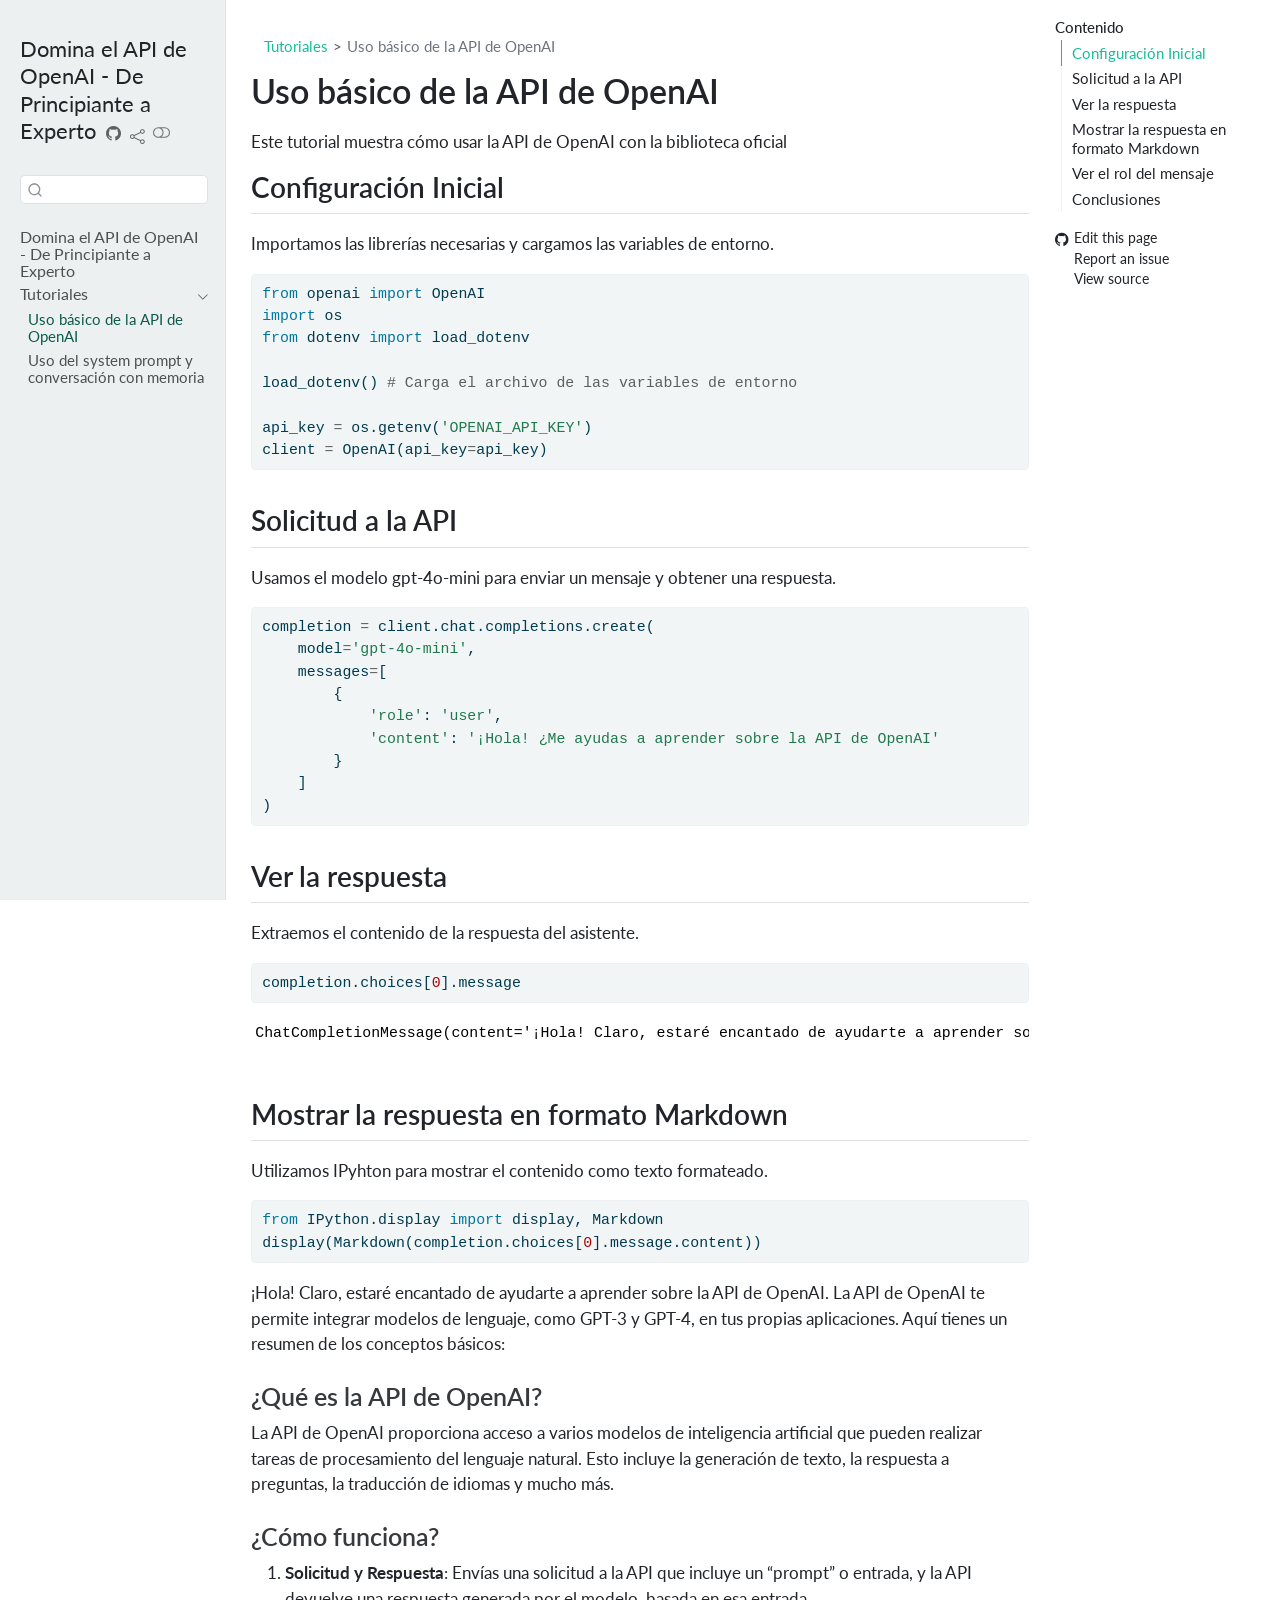
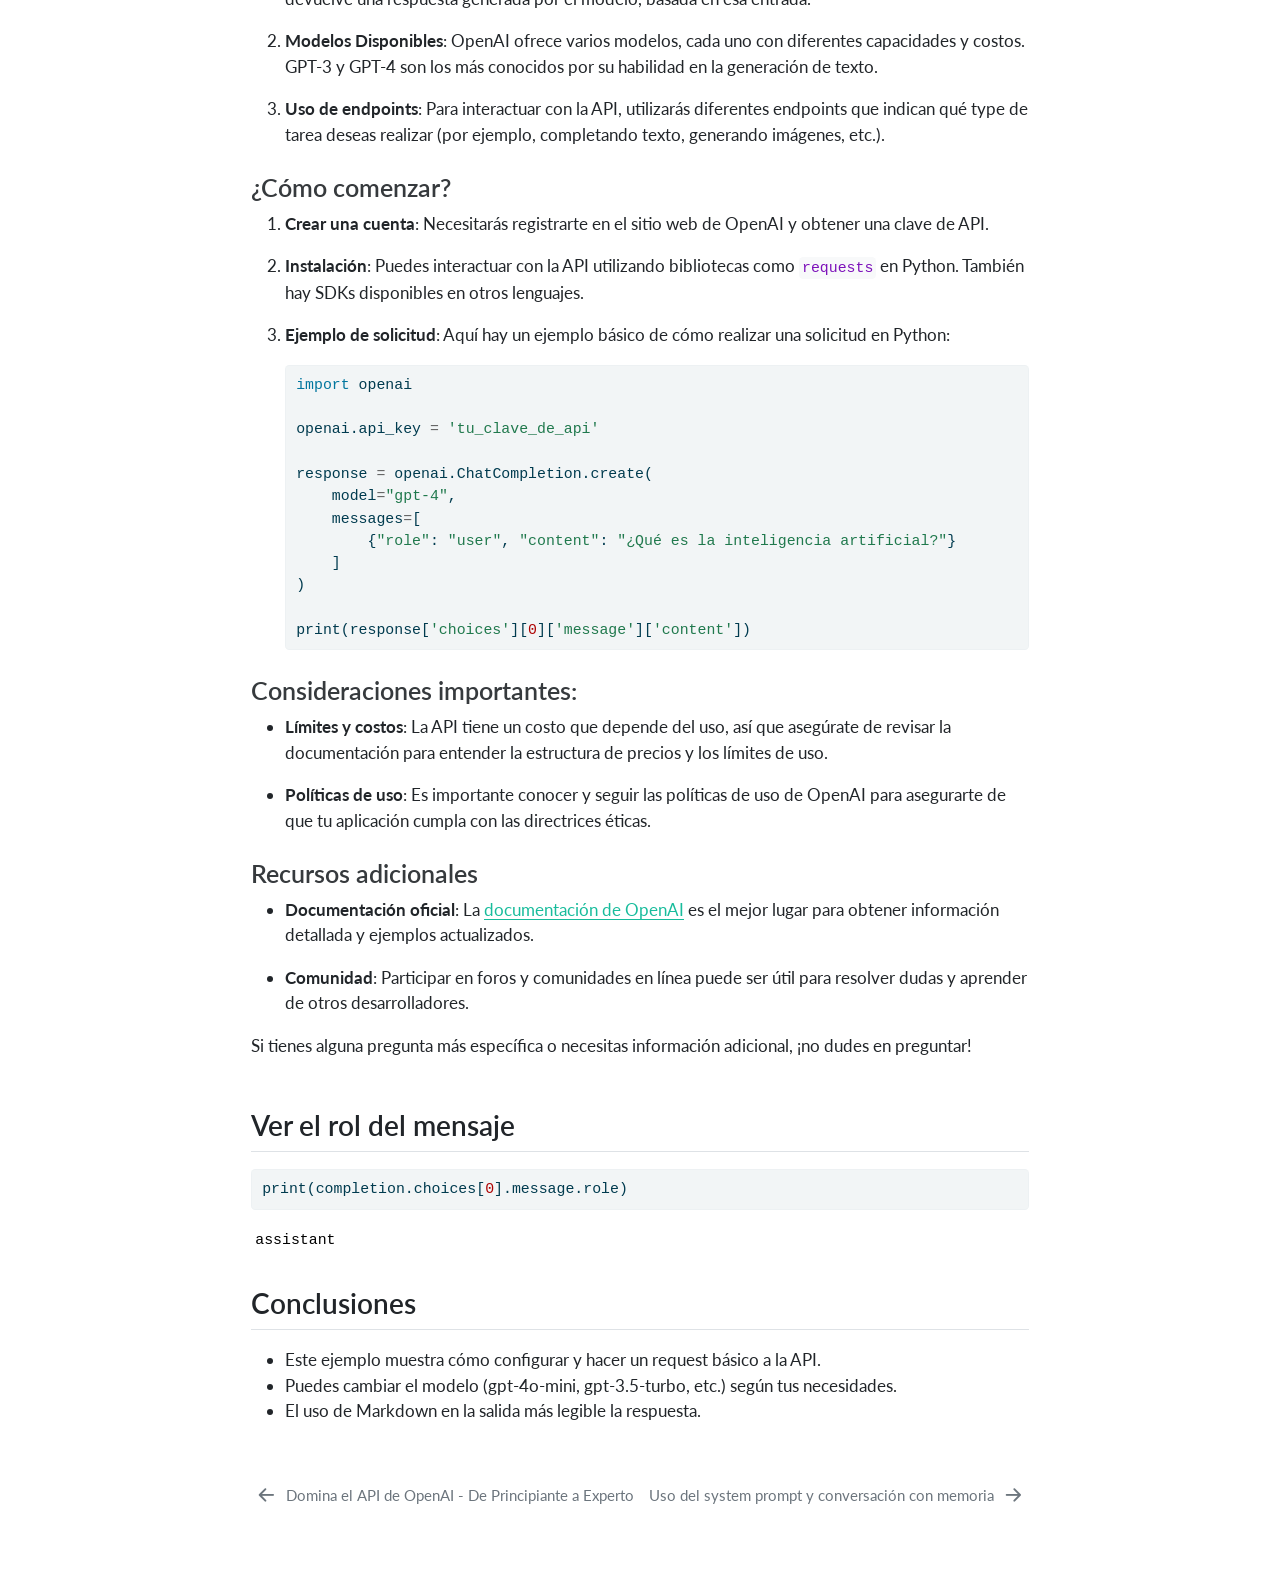
==== commit 0a373fb5: "cache mini" ====
--- a/docs/01_Openai_api.html
+++ b/docs/01_Openai_api.html
@@ -240,7 +240,7 @@
 <section id="configuración-inicial" class="level2">
 <h2 class="anchored" data-anchor-id="configuración-inicial">Configuración Inicial</h2>
 <p>Importamos las librerías necesarias y cargamos las variables de entorno.</p>
-<div id="56ef175b" class="cell" data-execution_count="1">
+<div id="52cf10a9" class="cell" data-execution_count="1">
 <div class="sourceCode cell-code" id="cb1"><pre class="sourceCode python"><code class="sourceCode python"><span id="cb1-1"><a href="#cb1-1" aria-hidden="true" tabindex="-1"></a><span class="im">from</span> openai <span class="im">import</span> OpenAI</span>
 <span id="cb1-2"><a href="#cb1-2" aria-hidden="true" tabindex="-1"></a><span class="im">import</span> os</span>
 <span id="cb1-3"><a href="#cb1-3" aria-hidden="true" tabindex="-1"></a><span class="im">from</span> dotenv <span class="im">import</span> load_dotenv</span>
@@ -254,7 +254,7 @@
 <section id="solicitud-a-la-api" class="level2">
 <h2 class="anchored" data-anchor-id="solicitud-a-la-api">Solicitud a la API</h2>
 <p>Usamos el modelo gpt-4o-mini para enviar un mensaje y obtener una respuesta.</p>
-<div id="539b4eeb" class="cell" data-execution_count="2">
+<div id="78f3f6d5" class="cell" data-execution_count="2">
 <div class="sourceCode cell-code" id="cb2"><pre class="sourceCode python"><code class="sourceCode python"><span id="cb2-1"><a href="#cb2-1" aria-hidden="true" tabindex="-1"></a>completion <span class="op">=</span> client.chat.completions.create(</span>
 <span id="cb2-2"><a href="#cb2-2" aria-hidden="true" tabindex="-1"></a>    model<span class="op">=</span><span class="st">'gpt-4o-mini'</span>,</span>
 <span id="cb2-3"><a href="#cb2-3" aria-hidden="true" tabindex="-1"></a>    messages<span class="op">=</span>[</span>
@@ -269,97 +269,74 @@
 <section id="ver-la-respuesta" class="level2">
 <h2 class="anchored" data-anchor-id="ver-la-respuesta">Ver la respuesta</h2>
 <p>Extraemos el contenido de la respuesta del asistente.</p>
-<div id="542e456f" class="cell" data-execution_count="3">
+<div id="3cb4c76c" class="cell" data-execution_count="3">
 <div class="sourceCode cell-code" id="cb3"><pre class="sourceCode python"><code class="sourceCode python"><span id="cb3-1"><a href="#cb3-1" aria-hidden="true" tabindex="-1"></a>completion.choices[<span class="dv">0</span>].message</span></code></pre></div>
 <div class="cell-output cell-output-display" data-execution_count="3">
-<pre><code>ChatCompletionMessage(content='¡Hola! Claro que sí, estaré encantado de ayudarte a aprender sobre la API de OpenAI. La API de OpenAI permite a los desarrolladores integrar modelos de lenguaje, como GPT-3 y GPT-4, en sus aplicaciones. Aquí tienes un resumen de los aspectos más importantes:\n\n### 1. **Introducción a la API**\n   - La API de OpenAI te permite generar texto, responder preguntas, traducir idiomas, resumir contenido, y más, utilizando modelos de inteligencia artificial avanzados.\n\n### 2. **Registro y Autenticación**\n   - Para usar la API, primero debes crear una cuenta en el sitio web de OpenAI y obtener una clave de API.\n   - La autenticación se realiza enviando tu clave de API en los encabezados de las solicitudes HTTP.\n\n### 3. **Puntos finales (Endpoints)**\n   - **Completions**: Para generar texto a partir de un texto inicial.\n   - **Chat Completions**: Diseñado para la interacción de tipo chat, útil para construir asistentes conversacionales.\n   - **Edits**: Para realizar ediciones o ajustes en un texto existente.\n\n### 4. **Realización de Solicitudes**\n   - Generalmente, haces una solicitud POST a la API con un cuerpo JSON que contiene los parámetros necesarios, como el modelo que deseas usar, el texto inicial, y otros configuraciones como `temperature`, `max_tokens`, etc.\n\n### 5. **Parámetros Comunes**\n   - **model**: El nombre del modelo que quieres usar (por ejemplo, "gpt-3.5-turbo").\n   - **prompt**: El texto inicial que alimentas al modelo.\n   - **max_tokens**: El número máximo de tokens (palabras y fragmentos de palabras) que deseas obtener como respuesta.\n   - **temperature**: Controla la aleatoriedad de las respuestas (valores más bajos generan respuestas más predecibles).\n   - **top_p**: Usado para la muestreo en el núcleo, controla la diversidad de las respuestas.\n\n### 6. **Uso Responsable**\n   - Es importante seguir las pautas de uso responsable proporcionadas por OpenAI, para evitar generar contenido perjudicial o malintencionado.\n\n### 7. **Ejemplo de Código**\nAquí tienes un simple ejemplo en Python utilizando `requests`:\n\n```python\nimport requests\n\napi_key = \'TU_CLAVE_DE_API\'\nheaders = {\n    \'Authorization\': f\'Bearer {api_key}\',\n    \'Content-Type\': \'application/json\',\n}\n\ndata = {\n    \'model\': \'gpt-3.5-turbo\',\n    \'messages\': [{\'role\': \'user\', \'content\': \'¿Qué es la inteligencia artificial?\'}],\n}\n\nresponse = requests.post(\'https://api.openai.com/v1/chat/completions\', headers=headers, json=data)\n\nprint(response.json())\n```\n\n### 8. **Documentación**\n   - Te recomiendo revisar la [documentación oficial de OpenAI](https://platform.openai.com/docs/) para obtener detalles más específicos sobre cada endpoint y sus características.\n\nSi tienes preguntas más específicas o necesitas ejemplos adicionales, ¡dímelo!', refusal=None, role='assistant', annotations=[], audio=None, function_call=None, tool_calls=None)</code></pre>
+<pre><code>ChatCompletionMessage(content='¡Hola! Claro, estaré encantado de ayudarte a aprender sobre la API de OpenAI. La API de OpenAI te permite integrar modelos de lenguaje, como GPT-3 y GPT-4, en tus propias aplicaciones. Aquí tienes un resumen de los conceptos básicos:\n\n### ¿Qué es la API de OpenAI?\n\nLa API de OpenAI proporciona acceso a varios modelos de inteligencia artificial que pueden realizar tareas de procesamiento del lenguaje natural. Esto incluye la generación de texto, la respuesta a preguntas, la traducción de idiomas y mucho más.\n\n### ¿Cómo funciona?\n\n1. **Solicitud y Respuesta**: Envías una solicitud a la API que incluye un "prompt" o entrada, y la API devuelve una respuesta generada por el modelo, basada en esa entrada.\n   \n2. **Modelos Disponibles**: OpenAI ofrece varios modelos, cada uno con diferentes capacidades y costos. GPT-3 y GPT-4 son los más conocidos por su habilidad en la generación de texto.\n\n3. **Uso de endpoints**: Para interactuar con la API, utilizarás diferentes endpoints que indican qué type de tarea deseas realizar (por ejemplo, completando texto, generando imágenes, etc.).\n\n### ¿Cómo comenzar?\n\n1. **Crear una cuenta**: Necesitarás registrarte en el sitio web de OpenAI y obtener una clave de API.\n\n2. **Instalación**: Puedes interactuar con la API utilizando bibliotecas como `requests` en Python. También hay SDKs disponibles en otros lenguajes.\n\n3. **Ejemplo de solicitud**:\n   Aquí hay un ejemplo básico de cómo realizar una solicitud en Python:\n\n   ```python\n   import openai\n\n   openai.api_key = \'tu_clave_de_api\'\n\n   response = openai.ChatCompletion.create(\n       model="gpt-4",\n       messages=[\n           {"role": "user", "content": "¿Qué es la inteligencia artificial?"}\n       ]\n   )\n\n   print(response[\'choices\'][0][\'message\'][\'content\'])\n   ```\n\n### Consideraciones importantes:\n\n- **Límites y costos**: La API tiene un costo que depende del uso, así que asegúrate de revisar la documentación para entender la estructura de precios y los límites de uso.\n\n- **Políticas de uso**: Es importante conocer y seguir las políticas de uso de OpenAI para asegurarte de que tu aplicación cumpla con las directrices éticas.\n\n### Recursos adicionales\n\n- **Documentación oficial**: La [documentación de OpenAI](https://platform.openai.com/docs) es el mejor lugar para obtener información detallada y ejemplos actualizados.\n\n- **Comunidad**: Participar en foros y comunidades en línea puede ser útil para resolver dudas y aprender de otros desarrolladores.\n\nSi tienes alguna pregunta más específica o necesitas información adicional, ¡no dudes en preguntar!', refusal=None, role='assistant', annotations=[], audio=None, function_call=None, tool_calls=None)</code></pre>
 </div>
 </div>
 </section>
 <section id="mostrar-la-respuesta-en-formato-markdown" class="level2">
 <h2 class="anchored" data-anchor-id="mostrar-la-respuesta-en-formato-markdown">Mostrar la respuesta en formato Markdown</h2>
 <p>Utilizamos IPyhton para mostrar el contenido como texto formateado.</p>
-<div id="03a14dba" class="cell" data-execution_count="4">
+<div id="9ada8973" class="cell" data-execution_count="4">
 <div class="sourceCode cell-code" id="cb5"><pre class="sourceCode python"><code class="sourceCode python"><span id="cb5-1"><a href="#cb5-1" aria-hidden="true" tabindex="-1"></a><span class="im">from</span> IPython.display <span class="im">import</span> display, Markdown</span>
 <span id="cb5-2"><a href="#cb5-2" aria-hidden="true" tabindex="-1"></a>display(Markdown(completion.choices[<span class="dv">0</span>].message.content))</span></code></pre></div>
 <div class="cell-output cell-output-display cell-output-markdown">
-<p>¡Hola! Claro que sí, estaré encantado de ayudarte a aprender sobre la API de OpenAI. La API de OpenAI permite a los desarrolladores integrar modelos de lenguaje, como GPT-3 y GPT-4, en sus aplicaciones. Aquí tienes un resumen de los aspectos más importantes:</p>
-<section id="introducción-a-la-api" class="level3">
-<h3 class="anchored" data-anchor-id="introducción-a-la-api">1. <strong>Introducción a la API</strong></h3>
+<p>¡Hola! Claro, estaré encantado de ayudarte a aprender sobre la API de OpenAI. La API de OpenAI te permite integrar modelos de lenguaje, como GPT-3 y GPT-4, en tus propias aplicaciones. Aquí tienes un resumen de los conceptos básicos:</p>
+<section id="qué-es-la-api-de-openai" class="level3">
+<h3 class="anchored" data-anchor-id="qué-es-la-api-de-openai">¿Qué es la API de OpenAI?</h3>
+<p>La API de OpenAI proporciona acceso a varios modelos de inteligencia artificial que pueden realizar tareas de procesamiento del lenguaje natural. Esto incluye la generación de texto, la respuesta a preguntas, la traducción de idiomas y mucho más.</p>
+</section>
+<section id="cómo-funciona" class="level3">
+<h3 class="anchored" data-anchor-id="cómo-funciona">¿Cómo funciona?</h3>
+<ol type="1">
+<li><p><strong>Solicitud y Respuesta</strong>: Envías una solicitud a la API que incluye un “prompt” o entrada, y la API devuelve una respuesta generada por el modelo, basada en esa entrada.</p></li>
+<li><p><strong>Modelos Disponibles</strong>: OpenAI ofrece varios modelos, cada uno con diferentes capacidades y costos. GPT-3 y GPT-4 son los más conocidos por su habilidad en la generación de texto.</p></li>
+<li><p><strong>Uso de endpoints</strong>: Para interactuar con la API, utilizarás diferentes endpoints que indican qué type de tarea deseas realizar (por ejemplo, completando texto, generando imágenes, etc.).</p></li>
+</ol>
+</section>
+<section id="cómo-comenzar" class="level3">
+<h3 class="anchored" data-anchor-id="cómo-comenzar">¿Cómo comenzar?</h3>
+<ol type="1">
+<li><p><strong>Crear una cuenta</strong>: Necesitarás registrarte en el sitio web de OpenAI y obtener una clave de API.</p></li>
+<li><p><strong>Instalación</strong>: Puedes interactuar con la API utilizando bibliotecas como <code>requests</code> en Python. También hay SDKs disponibles en otros lenguajes.</p></li>
+<li><p><strong>Ejemplo de solicitud</strong>: Aquí hay un ejemplo básico de cómo realizar una solicitud en Python:</p>
+<div class="sourceCode" id="cb6"><pre class="sourceCode python"><code class="sourceCode python"><span id="cb6-1"><a href="#cb6-1" aria-hidden="true" tabindex="-1"></a><span class="im">import</span> openai</span>
+<span id="cb6-2"><a href="#cb6-2" aria-hidden="true" tabindex="-1"></a></span>
+<span id="cb6-3"><a href="#cb6-3" aria-hidden="true" tabindex="-1"></a>openai.api_key <span class="op">=</span> <span class="st">'tu_clave_de_api'</span></span>
+<span id="cb6-4"><a href="#cb6-4" aria-hidden="true" tabindex="-1"></a></span>
+<span id="cb6-5"><a href="#cb6-5" aria-hidden="true" tabindex="-1"></a>response <span class="op">=</span> openai.ChatCompletion.create(</span>
+<span id="cb6-6"><a href="#cb6-6" aria-hidden="true" tabindex="-1"></a>    model<span class="op">=</span><span class="st">"gpt-4"</span>,</span>
+<span id="cb6-7"><a href="#cb6-7" aria-hidden="true" tabindex="-1"></a>    messages<span class="op">=</span>[</span>
+<span id="cb6-8"><a href="#cb6-8" aria-hidden="true" tabindex="-1"></a>        {<span class="st">"role"</span>: <span class="st">"user"</span>, <span class="st">"content"</span>: <span class="st">"¿Qué es la inteligencia artificial?"</span>}</span>
+<span id="cb6-9"><a href="#cb6-9" aria-hidden="true" tabindex="-1"></a>    ]</span>
+<span id="cb6-10"><a href="#cb6-10" aria-hidden="true" tabindex="-1"></a>)</span>
+<span id="cb6-11"><a href="#cb6-11" aria-hidden="true" tabindex="-1"></a></span>
+<span id="cb6-12"><a href="#cb6-12" aria-hidden="true" tabindex="-1"></a><span class="bu">print</span>(response[<span class="st">'choices'</span>][<span class="dv">0</span>][<span class="st">'message'</span>][<span class="st">'content'</span>])</span></code></pre></div></li>
+</ol>
+</section>
+<section id="consideraciones-importantes" class="level3">
+<h3 class="anchored" data-anchor-id="consideraciones-importantes">Consideraciones importantes:</h3>
 <ul>
-<li>La API de OpenAI te permite generar texto, responder preguntas, traducir idiomas, resumir contenido, y más, utilizando modelos de inteligencia artificial avanzados.</li>
+<li><p><strong>Límites y costos</strong>: La API tiene un costo que depende del uso, así que asegúrate de revisar la documentación para entender la estructura de precios y los límites de uso.</p></li>
+<li><p><strong>Políticas de uso</strong>: Es importante conocer y seguir las políticas de uso de OpenAI para asegurarte de que tu aplicación cumpla con las directrices éticas.</p></li>
 </ul>
 </section>
-<section id="registro-y-autenticación" class="level3">
-<h3 class="anchored" data-anchor-id="registro-y-autenticación">2. <strong>Registro y Autenticación</strong></h3>
+<section id="recursos-adicionales" class="level3">
+<h3 class="anchored" data-anchor-id="recursos-adicionales">Recursos adicionales</h3>
 <ul>
-<li>Para usar la API, primero debes crear una cuenta en el sitio web de OpenAI y obtener una clave de API.</li>
-<li>La autenticación se realiza enviando tu clave de API en los encabezados de las solicitudes HTTP.</li>
+<li><p><strong>Documentación oficial</strong>: La <a href="https://platform.openai.com/docs">documentación de OpenAI</a> es el mejor lugar para obtener información detallada y ejemplos actualizados.</p></li>
+<li><p><strong>Comunidad</strong>: Participar en foros y comunidades en línea puede ser útil para resolver dudas y aprender de otros desarrolladores.</p></li>
 </ul>
-</section>
-<section id="puntos-finales-endpoints" class="level3">
-<h3 class="anchored" data-anchor-id="puntos-finales-endpoints">3. <strong>Puntos finales (Endpoints)</strong></h3>
-<ul>
-<li><strong>Completions</strong>: Para generar texto a partir de un texto inicial.</li>
-<li><strong>Chat Completions</strong>: Diseñado para la interacción de tipo chat, útil para construir asistentes conversacionales.</li>
-<li><strong>Edits</strong>: Para realizar ediciones o ajustes en un texto existente.</li>
-</ul>
-</section>
-<section id="realización-de-solicitudes" class="level3">
-<h3 class="anchored" data-anchor-id="realización-de-solicitudes">4. <strong>Realización de Solicitudes</strong></h3>
-<ul>
-<li>Generalmente, haces una solicitud POST a la API con un cuerpo JSON que contiene los parámetros necesarios, como el modelo que deseas usar, el texto inicial, y otros configuraciones como <code>temperature</code>, <code>max_tokens</code>, etc.</li>
-</ul>
-</section>
-<section id="parámetros-comunes" class="level3">
-<h3 class="anchored" data-anchor-id="parámetros-comunes">5. <strong>Parámetros Comunes</strong></h3>
-<ul>
-<li><strong>model</strong>: El nombre del modelo que quieres usar (por ejemplo, “gpt-3.5-turbo”).</li>
-<li><strong>prompt</strong>: El texto inicial que alimentas al modelo.</li>
-<li><strong>max_tokens</strong>: El número máximo de tokens (palabras y fragmentos de palabras) que deseas obtener como respuesta.</li>
-<li><strong>temperature</strong>: Controla la aleatoriedad de las respuestas (valores más bajos generan respuestas más predecibles).</li>
-<li><strong>top_p</strong>: Usado para la muestreo en el núcleo, controla la diversidad de las respuestas.</li>
-</ul>
-</section>
-<section id="uso-responsable" class="level3">
-<h3 class="anchored" data-anchor-id="uso-responsable">6. <strong>Uso Responsable</strong></h3>
-<ul>
-<li>Es importante seguir las pautas de uso responsable proporcionadas por OpenAI, para evitar generar contenido perjudicial o malintencionado.</li>
-</ul>
-</section>
-<section id="ejemplo-de-código" class="level3">
-<h3 class="anchored" data-anchor-id="ejemplo-de-código">7. <strong>Ejemplo de Código</strong></h3>
-<p>Aquí tienes un simple ejemplo en Python utilizando <code>requests</code>:</p>
-<div class="sourceCode" id="cb6"><pre class="sourceCode python"><code class="sourceCode python"><span id="cb6-1"><a href="#cb6-1" aria-hidden="true" tabindex="-1"></a><span class="im">import</span> requests</span>
-<span id="cb6-2"><a href="#cb6-2" aria-hidden="true" tabindex="-1"></a></span>
-<span id="cb6-3"><a href="#cb6-3" aria-hidden="true" tabindex="-1"></a>api_key <span class="op">=</span> <span class="st">'TU_CLAVE_DE_API'</span></span>
-<span id="cb6-4"><a href="#cb6-4" aria-hidden="true" tabindex="-1"></a>headers <span class="op">=</span> {</span>
-<span id="cb6-5"><a href="#cb6-5" aria-hidden="true" tabindex="-1"></a>    <span class="st">'Authorization'</span>: <span class="ss">f'Bearer </span><span class="sc">{</span>api_key<span class="sc">}</span><span class="ss">'</span>,</span>
-<span id="cb6-6"><a href="#cb6-6" aria-hidden="true" tabindex="-1"></a>    <span class="st">'Content-Type'</span>: <span class="st">'application/json'</span>,</span>
-<span id="cb6-7"><a href="#cb6-7" aria-hidden="true" tabindex="-1"></a>}</span>
-<span id="cb6-8"><a href="#cb6-8" aria-hidden="true" tabindex="-1"></a></span>
-<span id="cb6-9"><a href="#cb6-9" aria-hidden="true" tabindex="-1"></a>data <span class="op">=</span> {</span>
-<span id="cb6-10"><a href="#cb6-10" aria-hidden="true" tabindex="-1"></a>    <span class="st">'model'</span>: <span class="st">'gpt-3.5-turbo'</span>,</span>
-<span id="cb6-11"><a href="#cb6-11" aria-hidden="true" tabindex="-1"></a>    <span class="st">'messages'</span>: [{<span class="st">'role'</span>: <span class="st">'user'</span>, <span class="st">'content'</span>: <span class="st">'¿Qué es la inteligencia artificial?'</span>}],</span>
-<span id="cb6-12"><a href="#cb6-12" aria-hidden="true" tabindex="-1"></a>}</span>
-<span id="cb6-13"><a href="#cb6-13" aria-hidden="true" tabindex="-1"></a></span>
-<span id="cb6-14"><a href="#cb6-14" aria-hidden="true" tabindex="-1"></a>response <span class="op">=</span> requests.post(<span class="st">'https://api.openai.com/v1/chat/completions'</span>, headers<span class="op">=</span>headers, json<span class="op">=</span>data)</span>
-<span id="cb6-15"><a href="#cb6-15" aria-hidden="true" tabindex="-1"></a></span>
-<span id="cb6-16"><a href="#cb6-16" aria-hidden="true" tabindex="-1"></a><span class="bu">print</span>(response.json())</span></code></pre></div>
-</section>
-<section id="documentación" class="level3">
-<h3 class="anchored" data-anchor-id="documentación">8. <strong>Documentación</strong></h3>
-<ul>
-<li>Te recomiendo revisar la <a href="https://platform.openai.com/docs/">documentación oficial de OpenAI</a> para obtener detalles más específicos sobre cada endpoint y sus características.</li>
-</ul>
-<p>Si tienes preguntas más específicas o necesitas ejemplos adicionales, ¡dímelo!</p>
+<p>Si tienes alguna pregunta más específica o necesitas información adicional, ¡no dudes en preguntar!</p>
 </section>
 </div>
 </div>
 </section>
 <section id="ver-el-rol-del-mensaje" class="level2">
 <h2 class="anchored" data-anchor-id="ver-el-rol-del-mensaje">Ver el rol del mensaje</h2>
-<div id="b4e0def1" class="cell" data-execution_count="5">
+<div id="09638e6f" class="cell" data-execution_count="5">
 <div class="sourceCode cell-code" id="cb7"><pre class="sourceCode python"><code class="sourceCode python"><span id="cb7-1"><a href="#cb7-1" aria-hidden="true" tabindex="-1"></a><span class="bu">print</span>(completion.choices[<span class="dv">0</span>].message.role)</span></code></pre></div>
 <div class="cell-output cell-output-stdout">
 <pre><code>assistant</code></pre>
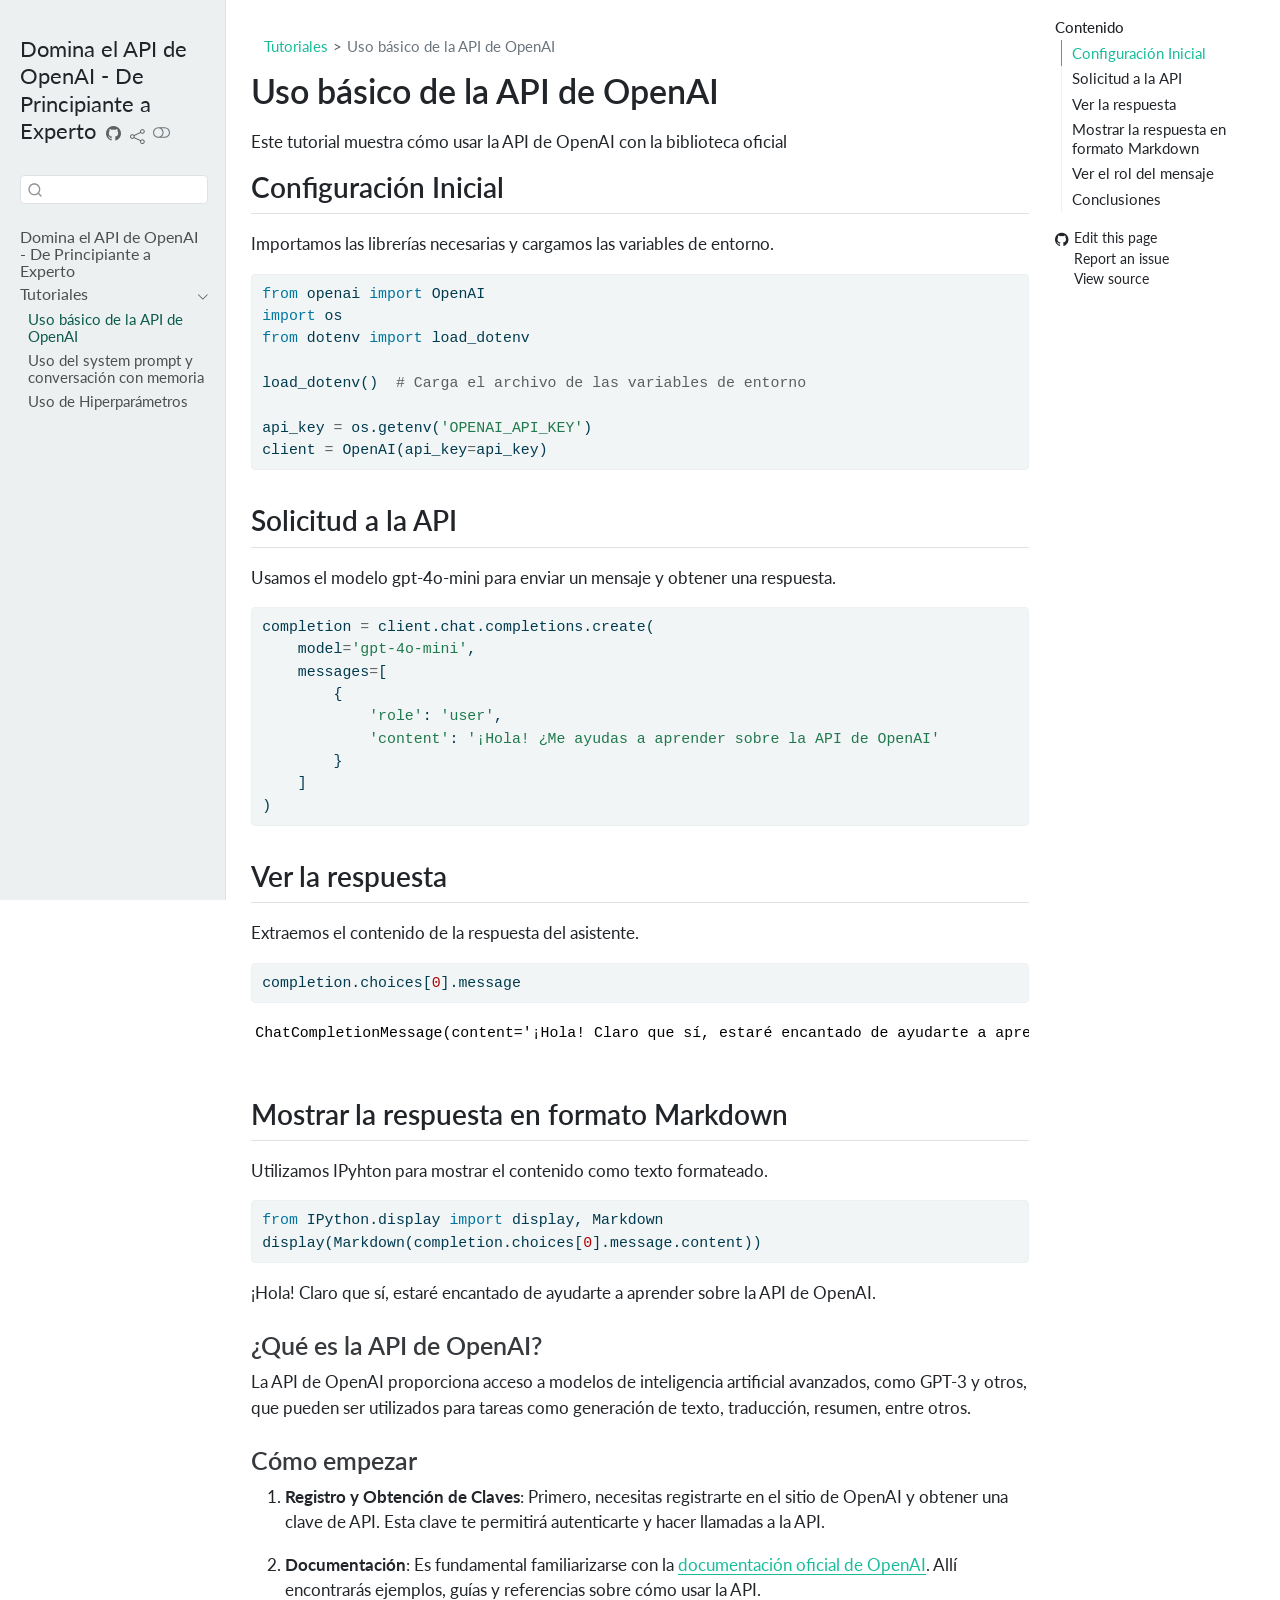
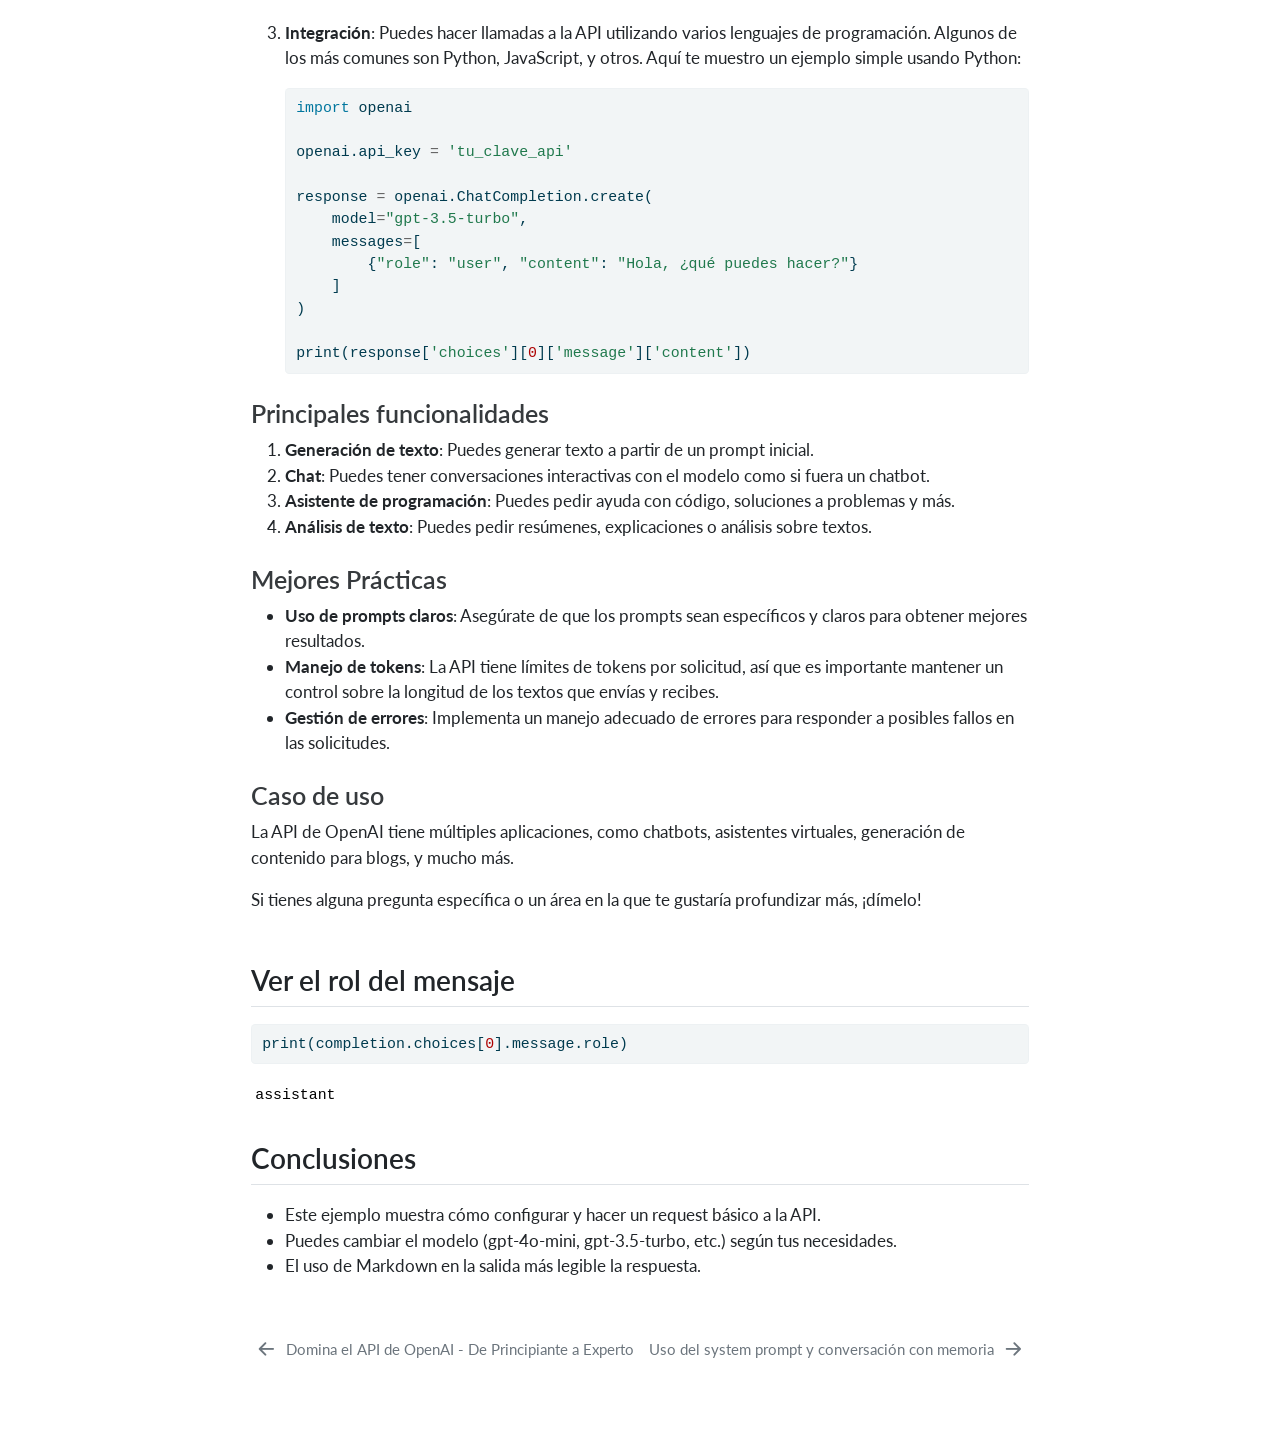
==== commit f5131787: "git page openai3" ====
--- a/docs/01_Openai_api.html
+++ b/docs/01_Openai_api.html
@@ -75,8 +75,8 @@
 <link href="site_libs/quarto-html/quarto-syntax-highlighting-dark-b53751a350365c71b6c909e95f209ed1.css" rel="prefetch" class="quarto-color-scheme quarto-color-alternate" id="quarto-text-highlighting-styles">
 <script src="site_libs/bootstrap/bootstrap.min.js"></script>
 <link href="site_libs/bootstrap/bootstrap-icons.css" rel="stylesheet">
-<link href="site_libs/bootstrap/bootstrap-e07a497d871304ea403e457f0ae3ca93.min.css" rel="stylesheet" append-hash="true" class="quarto-color-scheme" id="quarto-bootstrap" data-mode="light">
-<link href="site_libs/bootstrap/bootstrap-dark-faa9c2f3f6ac00b2e637363810e2796c.min.css" rel="prefetch" append-hash="true" class="quarto-color-scheme quarto-color-alternate" id="quarto-bootstrap" data-mode="dark">
+<link href="site_libs/bootstrap/bootstrap-0eec444d7f8e10b4eb8470e5d5305347.min.css" rel="stylesheet" append-hash="true" class="quarto-color-scheme" id="quarto-bootstrap" data-mode="light">
+<link href="site_libs/bootstrap/bootstrap-dark-71ea5dade76dcda5c0c3178fbd755a24.min.css" rel="prefetch" append-hash="true" class="quarto-color-scheme quarto-color-alternate" id="quarto-bootstrap" data-mode="dark">
 <script id="quarto-search-options" type="application/json">{
   "location": "sidebar",
   "copy-button": false,
@@ -193,6 +193,11 @@
   <a href="./02_Openai_api.html" class="sidebar-item-text sidebar-link"><span class="chapter-title">Uso del system prompt y conversación con memoria</span></a>
   </div>
 </li>
+          <li class="sidebar-item">
+  <div class="sidebar-item-container"> 
+  <a href="./03_Openai_api.html" class="sidebar-item-text sidebar-link"><span class="chapter-title">Uso de Hiperparámetros</span></a>
+  </div>
+</li>
       </ul>
   </li>
     </ul>
@@ -240,12 +245,12 @@
 <section id="configuración-inicial" class="level2">
 <h2 class="anchored" data-anchor-id="configuración-inicial">Configuración Inicial</h2>
 <p>Importamos las librerías necesarias y cargamos las variables de entorno.</p>
-<div id="52cf10a9" class="cell" data-execution_count="1">
+<div id="727dffa5" class="cell" data-execution_count="1">
 <div class="sourceCode cell-code" id="cb1"><pre class="sourceCode python"><code class="sourceCode python"><span id="cb1-1"><a href="#cb1-1" aria-hidden="true" tabindex="-1"></a><span class="im">from</span> openai <span class="im">import</span> OpenAI</span>
 <span id="cb1-2"><a href="#cb1-2" aria-hidden="true" tabindex="-1"></a><span class="im">import</span> os</span>
 <span id="cb1-3"><a href="#cb1-3" aria-hidden="true" tabindex="-1"></a><span class="im">from</span> dotenv <span class="im">import</span> load_dotenv</span>
 <span id="cb1-4"><a href="#cb1-4" aria-hidden="true" tabindex="-1"></a></span>
-<span id="cb1-5"><a href="#cb1-5" aria-hidden="true" tabindex="-1"></a>load_dotenv() <span class="co"># Carga el archivo de las variables de entorno</span></span>
+<span id="cb1-5"><a href="#cb1-5" aria-hidden="true" tabindex="-1"></a>load_dotenv()  <span class="co"># Carga el archivo de las variables de entorno</span></span>
 <span id="cb1-6"><a href="#cb1-6" aria-hidden="true" tabindex="-1"></a></span>
 <span id="cb1-7"><a href="#cb1-7" aria-hidden="true" tabindex="-1"></a>api_key <span class="op">=</span> os.getenv(<span class="st">'OPENAI_API_KEY'</span>)</span>
 <span id="cb1-8"><a href="#cb1-8" aria-hidden="true" tabindex="-1"></a>client <span class="op">=</span> OpenAI(api_key<span class="op">=</span>api_key)</span></code></pre></div>
@@ -254,7 +259,7 @@
 <section id="solicitud-a-la-api" class="level2">
 <h2 class="anchored" data-anchor-id="solicitud-a-la-api">Solicitud a la API</h2>
 <p>Usamos el modelo gpt-4o-mini para enviar un mensaje y obtener una respuesta.</p>
-<div id="78f3f6d5" class="cell" data-execution_count="2">
+<div id="72ab4fd2" class="cell" data-execution_count="2">
 <div class="sourceCode cell-code" id="cb2"><pre class="sourceCode python"><code class="sourceCode python"><span id="cb2-1"><a href="#cb2-1" aria-hidden="true" tabindex="-1"></a>completion <span class="op">=</span> client.chat.completions.create(</span>
 <span id="cb2-2"><a href="#cb2-2" aria-hidden="true" tabindex="-1"></a>    model<span class="op">=</span><span class="st">'gpt-4o-mini'</span>,</span>
 <span id="cb2-3"><a href="#cb2-3" aria-hidden="true" tabindex="-1"></a>    messages<span class="op">=</span>[</span>
@@ -269,74 +274,73 @@
 <section id="ver-la-respuesta" class="level2">
 <h2 class="anchored" data-anchor-id="ver-la-respuesta">Ver la respuesta</h2>
 <p>Extraemos el contenido de la respuesta del asistente.</p>
-<div id="3cb4c76c" class="cell" data-execution_count="3">
+<div id="74d7877e" class="cell" data-execution_count="3">
 <div class="sourceCode cell-code" id="cb3"><pre class="sourceCode python"><code class="sourceCode python"><span id="cb3-1"><a href="#cb3-1" aria-hidden="true" tabindex="-1"></a>completion.choices[<span class="dv">0</span>].message</span></code></pre></div>
 <div class="cell-output cell-output-display" data-execution_count="3">
-<pre><code>ChatCompletionMessage(content='¡Hola! Claro, estaré encantado de ayudarte a aprender sobre la API de OpenAI. La API de OpenAI te permite integrar modelos de lenguaje, como GPT-3 y GPT-4, en tus propias aplicaciones. Aquí tienes un resumen de los conceptos básicos:\n\n### ¿Qué es la API de OpenAI?\n\nLa API de OpenAI proporciona acceso a varios modelos de inteligencia artificial que pueden realizar tareas de procesamiento del lenguaje natural. Esto incluye la generación de texto, la respuesta a preguntas, la traducción de idiomas y mucho más.\n\n### ¿Cómo funciona?\n\n1. **Solicitud y Respuesta**: Envías una solicitud a la API que incluye un "prompt" o entrada, y la API devuelve una respuesta generada por el modelo, basada en esa entrada.\n   \n2. **Modelos Disponibles**: OpenAI ofrece varios modelos, cada uno con diferentes capacidades y costos. GPT-3 y GPT-4 son los más conocidos por su habilidad en la generación de texto.\n\n3. **Uso de endpoints**: Para interactuar con la API, utilizarás diferentes endpoints que indican qué type de tarea deseas realizar (por ejemplo, completando texto, generando imágenes, etc.).\n\n### ¿Cómo comenzar?\n\n1. **Crear una cuenta**: Necesitarás registrarte en el sitio web de OpenAI y obtener una clave de API.\n\n2. **Instalación**: Puedes interactuar con la API utilizando bibliotecas como `requests` en Python. También hay SDKs disponibles en otros lenguajes.\n\n3. **Ejemplo de solicitud**:\n   Aquí hay un ejemplo básico de cómo realizar una solicitud en Python:\n\n   ```python\n   import openai\n\n   openai.api_key = \'tu_clave_de_api\'\n\n   response = openai.ChatCompletion.create(\n       model="gpt-4",\n       messages=[\n           {"role": "user", "content": "¿Qué es la inteligencia artificial?"}\n       ]\n   )\n\n   print(response[\'choices\'][0][\'message\'][\'content\'])\n   ```\n\n### Consideraciones importantes:\n\n- **Límites y costos**: La API tiene un costo que depende del uso, así que asegúrate de revisar la documentación para entender la estructura de precios y los límites de uso.\n\n- **Políticas de uso**: Es importante conocer y seguir las políticas de uso de OpenAI para asegurarte de que tu aplicación cumpla con las directrices éticas.\n\n### Recursos adicionales\n\n- **Documentación oficial**: La [documentación de OpenAI](https://platform.openai.com/docs) es el mejor lugar para obtener información detallada y ejemplos actualizados.\n\n- **Comunidad**: Participar en foros y comunidades en línea puede ser útil para resolver dudas y aprender de otros desarrolladores.\n\nSi tienes alguna pregunta más específica o necesitas información adicional, ¡no dudes en preguntar!', refusal=None, role='assistant', annotations=[], audio=None, function_call=None, tool_calls=None)</code></pre>
+<pre><code>ChatCompletionMessage(content='¡Hola! Claro que sí, estaré encantado de ayudarte a aprender sobre la API de OpenAI. \n\n### ¿Qué es la API de OpenAI?\nLa API de OpenAI proporciona acceso a modelos de inteligencia artificial avanzados, como GPT-3 y otros, que pueden ser utilizados para tareas como generación de texto, traducción, resumen, entre otros.\n\n### Cómo empezar\n\n1. **Registro y Obtención de Claves**: Primero, necesitas registrarte en el sitio de OpenAI y obtener una clave de API. Esta clave te permitirá autenticarte y hacer llamadas a la API.\n\n2. **Documentación**: Es fundamental familiarizarse con la [documentación oficial de OpenAI](https://platform.openai.com/docs/). Allí encontrarás ejemplos, guías y referencias sobre cómo usar la API.\n\n3. **Integración**: Puedes hacer llamadas a la API utilizando varios lenguajes de programación. Algunos de los más comunes son Python, JavaScript, y otros. Aquí te muestro un ejemplo simple usando Python:\n\n    ```python\n    import openai\n\n    openai.api_key = \'tu_clave_api\'\n\n    response = openai.ChatCompletion.create(\n        model="gpt-3.5-turbo",\n        messages=[\n            {"role": "user", "content": "Hola, ¿qué puedes hacer?"}\n        ]\n    )\n\n    print(response[\'choices\'][0][\'message\'][\'content\'])\n    ```\n\n### Principales funcionalidades\n\n1. **Generación de texto**: Puedes generar texto a partir de un prompt inicial.\n2. **Chat**: Puedes tener conversaciones interactivas con el modelo como si fuera un chatbot.\n3. **Asistente de programación**: Puedes pedir ayuda con código, soluciones a problemas y más.\n4. **Análisis de texto**: Puedes pedir resúmenes, explicaciones o análisis sobre textos.\n\n### Mejores Prácticas\n\n- **Uso de prompts claros**: Asegúrate de que los prompts sean específicos y claros para obtener mejores resultados.\n- **Manejo de tokens**: La API tiene límites de tokens por solicitud, así que es importante mantener un control sobre la longitud de los textos que envías y recibes.\n- **Gestión de errores**: Implementa un manejo adecuado de errores para responder a posibles fallos en las solicitudes.\n\n### Caso de uso\n\nLa API de OpenAI tiene múltiples aplicaciones, como chatbots, asistentes virtuales, generación de contenido para blogs, y mucho más.\n\nSi tienes alguna pregunta específica o un área en la que te gustaría profundizar más, ¡dímelo!', refusal=None, role='assistant', annotations=[], audio=None, function_call=None, tool_calls=None)</code></pre>
 </div>
 </div>
 </section>
 <section id="mostrar-la-respuesta-en-formato-markdown" class="level2">
 <h2 class="anchored" data-anchor-id="mostrar-la-respuesta-en-formato-markdown">Mostrar la respuesta en formato Markdown</h2>
 <p>Utilizamos IPyhton para mostrar el contenido como texto formateado.</p>
-<div id="9ada8973" class="cell" data-execution_count="4">
+<div id="956fd442" class="cell" data-execution_count="4">
 <div class="sourceCode cell-code" id="cb5"><pre class="sourceCode python"><code class="sourceCode python"><span id="cb5-1"><a href="#cb5-1" aria-hidden="true" tabindex="-1"></a><span class="im">from</span> IPython.display <span class="im">import</span> display, Markdown</span>
 <span id="cb5-2"><a href="#cb5-2" aria-hidden="true" tabindex="-1"></a>display(Markdown(completion.choices[<span class="dv">0</span>].message.content))</span></code></pre></div>
 <div class="cell-output cell-output-display cell-output-markdown">
-<p>¡Hola! Claro, estaré encantado de ayudarte a aprender sobre la API de OpenAI. La API de OpenAI te permite integrar modelos de lenguaje, como GPT-3 y GPT-4, en tus propias aplicaciones. Aquí tienes un resumen de los conceptos básicos:</p>
+<p>¡Hola! Claro que sí, estaré encantado de ayudarte a aprender sobre la API de OpenAI.</p>
 <section id="qué-es-la-api-de-openai" class="level3">
 <h3 class="anchored" data-anchor-id="qué-es-la-api-de-openai">¿Qué es la API de OpenAI?</h3>
-<p>La API de OpenAI proporciona acceso a varios modelos de inteligencia artificial que pueden realizar tareas de procesamiento del lenguaje natural. Esto incluye la generación de texto, la respuesta a preguntas, la traducción de idiomas y mucho más.</p>
-</section>
-<section id="cómo-funciona" class="level3">
-<h3 class="anchored" data-anchor-id="cómo-funciona">¿Cómo funciona?</h3>
+<p>La API de OpenAI proporciona acceso a modelos de inteligencia artificial avanzados, como GPT-3 y otros, que pueden ser utilizados para tareas como generación de texto, traducción, resumen, entre otros.</p>
+</section>
+<section id="cómo-empezar" class="level3">
+<h3 class="anchored" data-anchor-id="cómo-empezar">Cómo empezar</h3>
 <ol type="1">
-<li><p><strong>Solicitud y Respuesta</strong>: Envías una solicitud a la API que incluye un “prompt” o entrada, y la API devuelve una respuesta generada por el modelo, basada en esa entrada.</p></li>
-<li><p><strong>Modelos Disponibles</strong>: OpenAI ofrece varios modelos, cada uno con diferentes capacidades y costos. GPT-3 y GPT-4 son los más conocidos por su habilidad en la generación de texto.</p></li>
-<li><p><strong>Uso de endpoints</strong>: Para interactuar con la API, utilizarás diferentes endpoints que indican qué type de tarea deseas realizar (por ejemplo, completando texto, generando imágenes, etc.).</p></li>
-</ol>
-</section>
-<section id="cómo-comenzar" class="level3">
-<h3 class="anchored" data-anchor-id="cómo-comenzar">¿Cómo comenzar?</h3>
-<ol type="1">
-<li><p><strong>Crear una cuenta</strong>: Necesitarás registrarte en el sitio web de OpenAI y obtener una clave de API.</p></li>
-<li><p><strong>Instalación</strong>: Puedes interactuar con la API utilizando bibliotecas como <code>requests</code> en Python. También hay SDKs disponibles en otros lenguajes.</p></li>
-<li><p><strong>Ejemplo de solicitud</strong>: Aquí hay un ejemplo básico de cómo realizar una solicitud en Python:</p>
+<li><p><strong>Registro y Obtención de Claves</strong>: Primero, necesitas registrarte en el sitio de OpenAI y obtener una clave de API. Esta clave te permitirá autenticarte y hacer llamadas a la API.</p></li>
+<li><p><strong>Documentación</strong>: Es fundamental familiarizarse con la <a href="https://platform.openai.com/docs/">documentación oficial de OpenAI</a>. Allí encontrarás ejemplos, guías y referencias sobre cómo usar la API.</p></li>
+<li><p><strong>Integración</strong>: Puedes hacer llamadas a la API utilizando varios lenguajes de programación. Algunos de los más comunes son Python, JavaScript, y otros. Aquí te muestro un ejemplo simple usando Python:</p>
 <div class="sourceCode" id="cb6"><pre class="sourceCode python"><code class="sourceCode python"><span id="cb6-1"><a href="#cb6-1" aria-hidden="true" tabindex="-1"></a><span class="im">import</span> openai</span>
 <span id="cb6-2"><a href="#cb6-2" aria-hidden="true" tabindex="-1"></a></span>
-<span id="cb6-3"><a href="#cb6-3" aria-hidden="true" tabindex="-1"></a>openai.api_key <span class="op">=</span> <span class="st">'tu_clave_de_api'</span></span>
+<span id="cb6-3"><a href="#cb6-3" aria-hidden="true" tabindex="-1"></a>openai.api_key <span class="op">=</span> <span class="st">'tu_clave_api'</span></span>
 <span id="cb6-4"><a href="#cb6-4" aria-hidden="true" tabindex="-1"></a></span>
 <span id="cb6-5"><a href="#cb6-5" aria-hidden="true" tabindex="-1"></a>response <span class="op">=</span> openai.ChatCompletion.create(</span>
-<span id="cb6-6"><a href="#cb6-6" aria-hidden="true" tabindex="-1"></a>    model<span class="op">=</span><span class="st">"gpt-4"</span>,</span>
+<span id="cb6-6"><a href="#cb6-6" aria-hidden="true" tabindex="-1"></a>    model<span class="op">=</span><span class="st">"gpt-3.5-turbo"</span>,</span>
 <span id="cb6-7"><a href="#cb6-7" aria-hidden="true" tabindex="-1"></a>    messages<span class="op">=</span>[</span>
-<span id="cb6-8"><a href="#cb6-8" aria-hidden="true" tabindex="-1"></a>        {<span class="st">"role"</span>: <span class="st">"user"</span>, <span class="st">"content"</span>: <span class="st">"¿Qué es la inteligencia artificial?"</span>}</span>
+<span id="cb6-8"><a href="#cb6-8" aria-hidden="true" tabindex="-1"></a>        {<span class="st">"role"</span>: <span class="st">"user"</span>, <span class="st">"content"</span>: <span class="st">"Hola, ¿qué puedes hacer?"</span>}</span>
 <span id="cb6-9"><a href="#cb6-9" aria-hidden="true" tabindex="-1"></a>    ]</span>
 <span id="cb6-10"><a href="#cb6-10" aria-hidden="true" tabindex="-1"></a>)</span>
 <span id="cb6-11"><a href="#cb6-11" aria-hidden="true" tabindex="-1"></a></span>
 <span id="cb6-12"><a href="#cb6-12" aria-hidden="true" tabindex="-1"></a><span class="bu">print</span>(response[<span class="st">'choices'</span>][<span class="dv">0</span>][<span class="st">'message'</span>][<span class="st">'content'</span>])</span></code></pre></div></li>
 </ol>
 </section>
-<section id="consideraciones-importantes" class="level3">
-<h3 class="anchored" data-anchor-id="consideraciones-importantes">Consideraciones importantes:</h3>
+<section id="principales-funcionalidades" class="level3">
+<h3 class="anchored" data-anchor-id="principales-funcionalidades">Principales funcionalidades</h3>
+<ol type="1">
+<li><strong>Generación de texto</strong>: Puedes generar texto a partir de un prompt inicial.</li>
+<li><strong>Chat</strong>: Puedes tener conversaciones interactivas con el modelo como si fuera un chatbot.</li>
+<li><strong>Asistente de programación</strong>: Puedes pedir ayuda con código, soluciones a problemas y más.</li>
+<li><strong>Análisis de texto</strong>: Puedes pedir resúmenes, explicaciones o análisis sobre textos.</li>
+</ol>
+</section>
+<section id="mejores-prácticas" class="level3">
+<h3 class="anchored" data-anchor-id="mejores-prácticas">Mejores Prácticas</h3>
 <ul>
-<li><p><strong>Límites y costos</strong>: La API tiene un costo que depende del uso, así que asegúrate de revisar la documentación para entender la estructura de precios y los límites de uso.</p></li>
-<li><p><strong>Políticas de uso</strong>: Es importante conocer y seguir las políticas de uso de OpenAI para asegurarte de que tu aplicación cumpla con las directrices éticas.</p></li>
+<li><strong>Uso de prompts claros</strong>: Asegúrate de que los prompts sean específicos y claros para obtener mejores resultados.</li>
+<li><strong>Manejo de tokens</strong>: La API tiene límites de tokens por solicitud, así que es importante mantener un control sobre la longitud de los textos que envías y recibes.</li>
+<li><strong>Gestión de errores</strong>: Implementa un manejo adecuado de errores para responder a posibles fallos en las solicitudes.</li>
 </ul>
 </section>
-<section id="recursos-adicionales" class="level3">
-<h3 class="anchored" data-anchor-id="recursos-adicionales">Recursos adicionales</h3>
-<ul>
-<li><p><strong>Documentación oficial</strong>: La <a href="https://platform.openai.com/docs">documentación de OpenAI</a> es el mejor lugar para obtener información detallada y ejemplos actualizados.</p></li>
-<li><p><strong>Comunidad</strong>: Participar en foros y comunidades en línea puede ser útil para resolver dudas y aprender de otros desarrolladores.</p></li>
-</ul>
-<p>Si tienes alguna pregunta más específica o necesitas información adicional, ¡no dudes en preguntar!</p>
+<section id="caso-de-uso" class="level3">
+<h3 class="anchored" data-anchor-id="caso-de-uso">Caso de uso</h3>
+<p>La API de OpenAI tiene múltiples aplicaciones, como chatbots, asistentes virtuales, generación de contenido para blogs, y mucho más.</p>
+<p>Si tienes alguna pregunta específica o un área en la que te gustaría profundizar más, ¡dímelo!</p>
 </section>
 </div>
 </div>
 </section>
 <section id="ver-el-rol-del-mensaje" class="level2">
 <h2 class="anchored" data-anchor-id="ver-el-rol-del-mensaje">Ver el rol del mensaje</h2>
-<div id="09638e6f" class="cell" data-execution_count="5">
+<div id="b8247739" class="cell" data-execution_count="5">
 <div class="sourceCode cell-code" id="cb7"><pre class="sourceCode python"><code class="sourceCode python"><span id="cb7-1"><a href="#cb7-1" aria-hidden="true" tabindex="-1"></a><span class="bu">print</span>(completion.choices[<span class="dv">0</span>].message.role)</span></code></pre></div>
 <div class="cell-output cell-output-stdout">
 <pre><code>assistant</code></pre>
